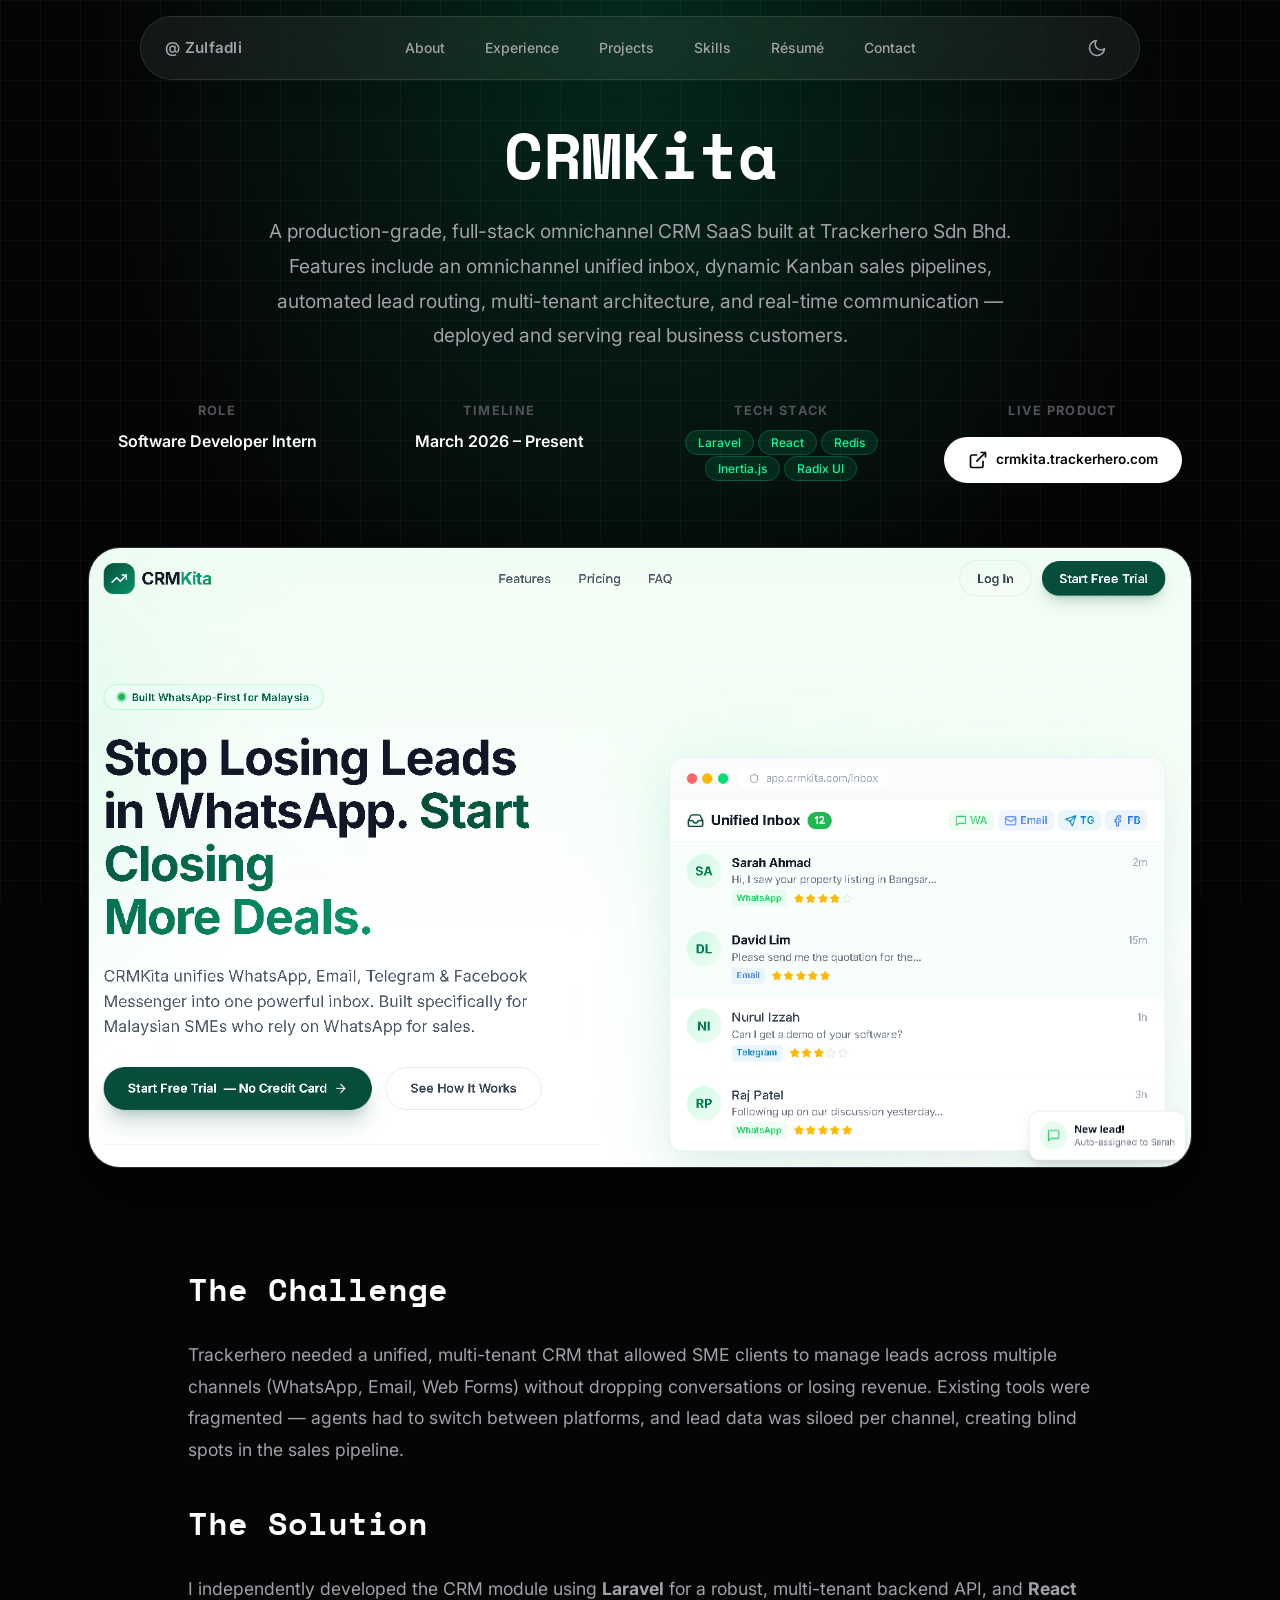
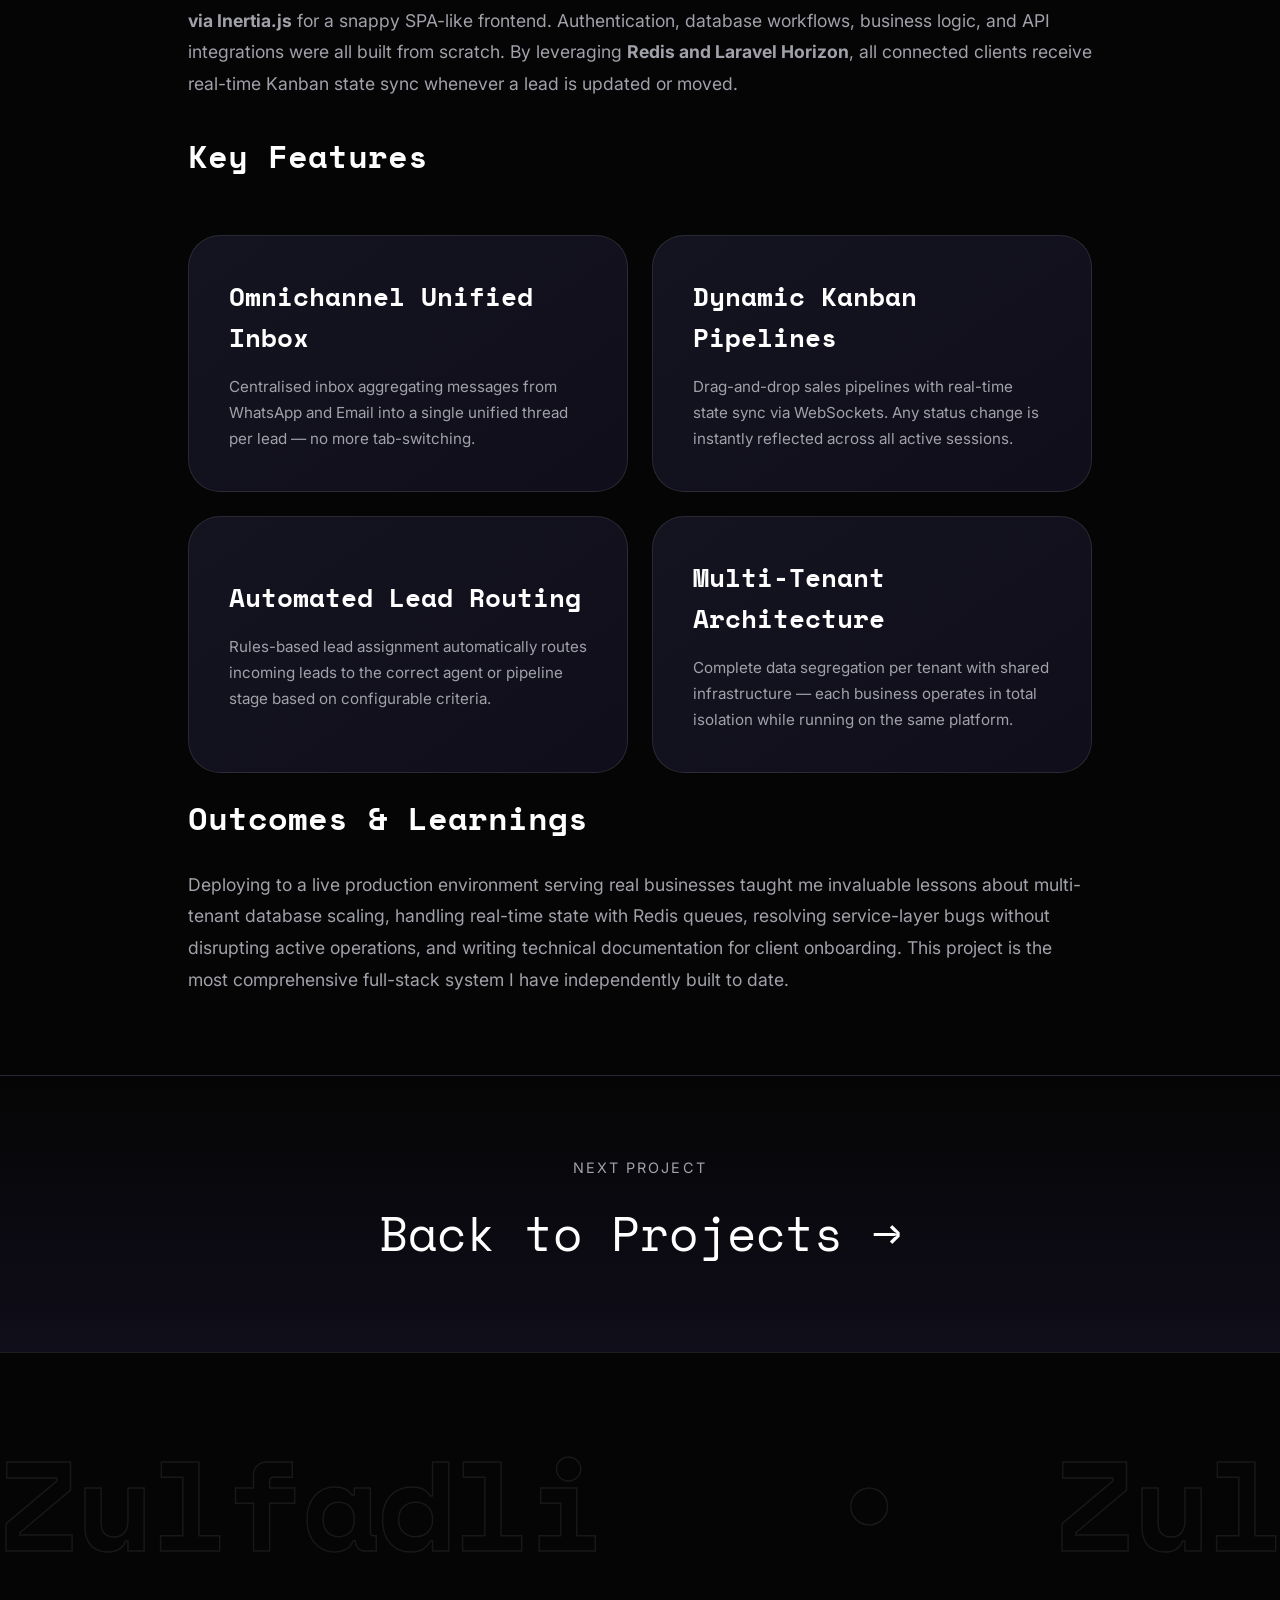
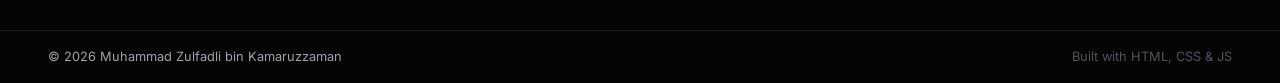
==== project-crm.html @ 039cb4a8 "feat: add personal portfolio website with styling, scripts, and project pages" ====
<!DOCTYPE html>
<html lang="en">

<head>
  <meta charset="UTF-8" />
  <meta name="viewport" content="width=device-width, initial-scale=1.0" />
  <meta name="description"
    content="Case study: Full-stack omnichannel CRM SaaS built with Laravel, React and Redis at Trackerhero — Kanban pipelines, real-time messaging, multi-tenant architecture." />
  <meta property="og:title" content="CRM SaaS Platform — Zulfadli Portfolio" />
  <meta property="og:description"
    content="How I built a production CRM SaaS at Trackerhero using Laravel, React, Redis and WebSockets." />
  <title>CRM SaaS Platform — Zulfadli Portfolio</title>

  <!-- Google Fonts (body) -->
  <link rel="preconnect" href="https://fonts.googleapis.com" />
  <link rel="preconnect" href="https://fonts.gstatic.com" crossorigin />
  <link href="https://fonts.googleapis.com/css2?family=Inter:wght@300;400;500;600;700&display=swap" rel="stylesheet" />

  <!-- Fontshare & Google Fonts (display headings) -->
  <link rel="preconnect" href="https://api.fontshare.com" />
  <link href="https://fonts.googleapis.com/css2?family=Space+Mono:ital,wght@0,400;0,700;1,400;1,700&display=swap"
    rel="stylesheet">
  <link href="https://api.fontshare.com/v2/css?f[]=general-sans@700,800&display=swap" rel="stylesheet" />

  <link rel="stylesheet" href="assets/css/style.css" />

  <script>
    const savedTheme = localStorage.getItem('theme');
    if (savedTheme === 'light') {
      document.documentElement.setAttribute('data-theme', 'light');
    }
  </script>
</head>

<body>

  <!-- ========== NAVBAR ========== -->
  <nav class="navbar" id="navbar" role="navigation" aria-label="Main navigation">
    <div class="nav-inner">
      <a href="index.html" class="nav-logo" aria-label="Zulfadli Home">@ Zulfadli</a>

      <ul class="nav-links" id="nav-links" role="list">
        <li><a href="index.html#about" class="nav-link" id="nav-about">About</a></li>
        <li><a href="index.html#experience" class="nav-link" id="nav-exp">Experience</a></li>
        <li><a href="index.html#projects" class="nav-link" id="nav-proj">Projects</a></li>
        <li><a href="index.html#skills" class="nav-link" id="nav-skills">Skills</a></li>
        <li><a href="assets/doc/Resume_Muhammad Zulfadli.pdf" target="_blank" rel="noopener" class="nav-link" id="nav-resume">Résumé</a></li>
        <li><a href="index.html#contact" class="nav-link nav-link--cta" id="nav-contact">Contact</a></li>
      </ul>

      <div class="nav-controls">
        <button class="theme-toggle" id="theme-toggle" aria-label="Toggle dark/light mode">
          <svg class="icon-sun" width="20" height="20" viewBox="0 0 24 24" fill="none" stroke="currentColor" stroke-width="2" stroke-linecap="round" stroke-linejoin="round">
            <circle cx="12" cy="12" r="5"></circle>
            <line x1="12" y1="1" x2="12" y2="3"></line>
            <line x1="12" y1="21" x2="12" y2="23"></line>
            <line x1="4.22" y1="4.22" x2="5.64" y2="5.64"></line>
            <line x1="18.36" y1="18.36" x2="19.78" y2="19.78"></line>
            <line x1="1" y1="12" x2="3" y2="12"></line>
            <line x1="21" y1="12" x2="23" y2="12"></line>
            <line x1="4.22" y1="19.78" x2="5.64" y2="18.36"></line>
            <line x1="18.36" y1="5.64" x2="19.78" y2="4.22"></line>
          </svg>
          <svg class="icon-moon" width="20" height="20" viewBox="0 0 24 24" fill="none" stroke="currentColor" stroke-width="2" stroke-linecap="round" stroke-linejoin="round">
            <path d="M21 12.79A9 9 0 1 1 11.21 3 7 7 0 0 0 21 12.79z"></path>
          </svg>
        </button>

        <!-- Hamburger -->
        <button class="hamburger" id="hamburger" aria-label="Toggle menu" aria-expanded="false" aria-controls="nav-links">
          <span class="hamburger-bar"></span>
          <span class="hamburger-bar"></span>
          <span class="hamburger-bar"></span>
        </button>
      </div>
    </div>
  </nav>

  <!-- ========== CASE STUDY CONTENT ========== -->
  <main>
    <header class="case-hero reveal">
      <h1 class="case-title">CRMKita</h1>
      <p class="case-subtitle">A production-grade, full-stack omnichannel CRM SaaS built at Trackerhero Sdn Bhd. Features include an omnichannel unified inbox, dynamic Kanban sales pipelines, automated lead routing, multi-tenant architecture, and real-time communication — deployed and serving real business customers.</p>
      
      <div class="case-overview-grid">
        <div class="case-overview-item">
          <h4>Role</h4>
          <p>Software Developer Intern</p>
        </div>
        <div class="case-overview-item">
          <h4>Timeline</h4>
          <p>March 2026 – Present</p>
        </div>
        <div class="case-overview-item">
          <h4>Tech Stack</h4>
          <span class="tech-tag tech-tag--accent">Laravel</span>
          <span class="tech-tag tech-tag--accent">React</span>
          <span class="tech-tag tech-tag--accent">Redis</span>
          <span class="tech-tag tech-tag--accent">Inertia.js</span>
          <span class="tech-tag tech-tag--accent">Radix UI</span>
        </div>
        <div class="case-overview-item">
          <h4>Live Product</h4>
          <a href="https://crmkita.trackerhero.com/" target="_blank" rel="noopener noreferrer" class="project-link-btn" style="margin-top:8px">
            <svg width="20" height="20" viewBox="0 0 24 24" fill="none" stroke="currentColor" stroke-width="2" aria-hidden="true">
              <path d="M18 13v6a2 2 0 0 1-2 2H5a2 2 0 0 1-2-2V8a2 2 0 0 1 2-2h6"></path>
              <polyline points="15 3 21 3 21 9"></polyline>
              <line x1="10" y1="14" x2="21" y2="3"></line>
            </svg>
            crmkita.trackerhero.com
          </a>
        </div>
      </div>

      <div class="case-hero-img-wrap">
        <img src="assets/images/CRMKita.png" alt="CRM SaaS Platform Interface" class="case-hero-img" />
      </div>
    </header>

    <section class="case-content reveal">
      <h2 class="case-section-title">The Challenge</h2>
      <p class="case-text">Trackerhero needed a unified, multi-tenant CRM that allowed SME clients to manage leads across multiple channels (WhatsApp, Email, Web Forms) without dropping conversations or losing revenue. Existing tools were fragmented — agents had to switch between platforms, and lead data was siloed per channel, creating blind spots in the sales pipeline.</p>
      
      <h2 class="case-section-title">The Solution</h2>
      <p class="case-text">I independently developed the CRM module using <strong>Laravel</strong> for a robust, multi-tenant backend API, and <strong>React via Inertia.js</strong> for a snappy SPA-like frontend. Authentication, database workflows, business logic, and API integrations were all built from scratch. By leveraging <strong>Redis and Laravel Horizon</strong>, all connected clients receive real-time Kanban state sync whenever a lead is updated or moved.</p>
      
      <h2 class="case-section-title">Key Features</h2>
      <div class="bento-grid case-features-grid">
        <div class="bento-card">
          <h3 class="bento-title">Omnichannel Unified Inbox</h3>
          <p class="bento-desc">Centralised inbox aggregating messages from WhatsApp and Email into a single unified thread per lead — no more tab-switching.</p>
        </div>
        <div class="bento-card">
          <h3 class="bento-title">Dynamic Kanban Pipelines</h3>
          <p class="bento-desc">Drag-and-drop sales pipelines with real-time state sync via WebSockets. Any status change is instantly reflected across all active sessions.</p>
        </div>
        <div class="bento-card">
          <h3 class="bento-title">Automated Lead Routing</h3>
          <p class="bento-desc">Rules-based lead assignment automatically routes incoming leads to the correct agent or pipeline stage based on configurable criteria.</p>
        </div>
        <div class="bento-card">
          <h3 class="bento-title">Multi-Tenant Architecture</h3>
          <p class="bento-desc">Complete data segregation per tenant with shared infrastructure — each business operates in total isolation while running on the same platform.</p>
        </div>
      </div>

      <h2 class="case-section-title">Outcomes &amp; Learnings</h2>
      <p class="case-text">Deploying to a live production environment serving real businesses taught me invaluable lessons about multi-tenant database scaling, handling real-time state with Redis queues, resolving service-layer bugs without disrupting active operations, and writing technical documentation for client onboarding. This project is the most comprehensive full-stack system I have independently built to date.</p>
    </section>

    <div class="case-next reveal">
      <span class="case-next-label">Next Project</span>
      <a href="index.html#projects" class="case-next-title">Back to Projects →</a>
    </div>
  </main>

  <!-- ========== FOOTER ========== -->
  <footer class="footer" role="contentinfo">
    <div class="footer-marquee" aria-hidden="true">
      <div class="footer-marquee-inner">
        <span>Zulfadli &nbsp;&nbsp;•&nbsp;&nbsp; </span>
        <span>Zulfadli &nbsp;&nbsp;•&nbsp;&nbsp; </span>
        <span>Zulfadli &nbsp;&nbsp;•&nbsp;&nbsp; </span>
        <span>Zulfadli &nbsp;&nbsp;•&nbsp;&nbsp; </span>
        <span>Zulfadli &nbsp;&nbsp;•&nbsp;&nbsp; </span>
        <span>Zulfadli &nbsp;&nbsp;•&nbsp;&nbsp; </span>
      </div>
    </div>
    <div class="footer-bottom">
      <span class="footer-copy">© 2026 Muhammad Zulfadli bin Kamaruzzaman</span>
      <span class="footer-built">Built with HTML, CSS &amp; JS</span>
    </div>
  </footer>

  <!-- Custom Cursor -->
  <div class="custom-cursor"></div>
  <script src="assets/js/script.js"></script>
</body>

</html>
---- assets/css/style.css ----
/* ============================================================
   Zulfadli Portfolio — style.css
   Design: Black/white editorial with blue accent
   ============================================================ */

/* ---------- Custom Properties ---------- */
:root {
  --c-bg:          #050505;
  --c-bg-2:        #0f0e1a;
  --c-bg-card:     #141420;
  --c-bg-card-2:   #1e1e2d;
  --c-border:      rgba(255,255,255,0.1);
  --c-border-2:    rgba(255,255,255,0.2);

  --c-text:        #ffffff;
  --c-text-muted:  #a1a1aa;
  --c-text-subtle: #52525b;

  --c-accent:      #00ff99;       /* Neon primary */
  --c-accent-2:    #00cc7a;       /* Neon hover */
  --c-accent-glow: rgba(0,255,153,0.25);

  --c-white:       #ffffff;
  --c-inverse-text: #050505;

  --c-grid-line:   rgba(255, 255, 255, 0.03);
  --c-radial-glow: rgba(0, 255, 153, 0.15);
  --c-bg-text-stroke: rgba(255, 255, 255, 0.08);
  
  --c-ring-1: rgba(0, 255, 153, 0.4);
  --c-ring-2: rgba(0, 255, 153, 0.8);
  --c-ring-3: rgba(0, 255, 153, 0.2);
  --c-photo-border: rgba(0, 255, 153, 0.3);
  
  --c-glass-bg:    rgba(255, 255, 255, 0.06);
  --c-glass-menu:  rgba(15, 15, 15, 0.95);
  --c-overlay:     rgba(0, 0, 0, 0.75);
}

[data-theme="light"] {
  --c-bg:          #f8fafc;       /* Slate 50 */
  --c-bg-2:        #f1f5f9;       /* Slate 100 */
  --c-bg-card:     #ecfdf5;       /* Emerald 50 - soft mint green for cards */
  --c-bg-card-2:   #d1fae5;       /* Emerald 100 */
  
  --c-border:      rgba(16, 185, 129, 0.35); /* More visible tinted borders */
  --c-border-2:    rgba(16, 185, 129, 0.5);

  --c-text:        #0f172a;       /* Slate 900 */
  --c-text-muted:  #475569;       /* Slate 600 */
  --c-text-subtle: #94a3b8;       /* Slate 400 */

  --c-accent:      #10b981;       /* Emerald primary */
  --c-accent-2:    #059669;       /* Emerald hover */
  --c-accent-glow: rgba(16, 185, 129, 0.25);

  --c-white:       #0f172a;
  --c-inverse-text: #ffffff;

  --c-grid-line:   rgba(15, 23, 42, 0.05);
  --c-radial-glow: rgba(16, 185, 129, 0.15);
  --c-bg-text-stroke: rgba(6, 95, 70, 0.15); /* Dark emerald for bg text */
  
  --c-ring-1: rgba(6, 95, 70, 0.4); /* Dark emerald for rings */
  --c-ring-2: rgba(6, 95, 70, 0.8);
  --c-ring-3: rgba(6, 95, 70, 0.2);
  --c-photo-border: rgba(6, 95, 70, 0.3);
  
  --c-glass-bg:    rgba(253, 253, 253, 0.85);
  --c-glass-menu:  rgba(241, 245, 249, 0.95);
  --c-overlay:     rgba(253, 253, 253, 0.75);

  --shadow-sm:  0 2px 8px rgba(15, 23, 42, 0.06);
  --shadow-md:  0 8px 32px rgba(15, 23, 42, 0.08);
  --shadow-lg:  0 24px 64px rgba(15, 23, 42, 0.12);
  --shadow-accent: 0 8px 40px var(--c-accent-glow);
}

:root {
  --font-display: 'Space Mono', monospace;
  --font-body:    'Inter', sans-serif;

  --r-sm:    8px;
  --r-md:    16px;
  --r-lg:    24px;
  --r-xl:    32px;
  --r-full:  9999px;

  --shadow-sm:  0 2px 8px rgba(0,0,0,0.4);
  --shadow-md:  0 8px 32px rgba(0,0,0,0.6);
  --shadow-lg:  0 24px 64px rgba(0,0,0,0.8);
  --shadow-accent: 0 8px 40px var(--c-accent-glow);

  --transition: 0.3s cubic-bezier(0.25, 0.46, 0.45, 0.94);
  --transition-slow: 0.6s cubic-bezier(0.25, 0.46, 0.45, 0.94);
}

/* ---------- Reset & Base ---------- */
*, *::before, *::after { box-sizing: border-box; margin: 0; padding: 0; }

html {
  scroll-behavior: smooth;
  scroll-padding-top: 70px;
  font-size: 16px;
}

body {
  background-color: var(--c-bg);
  background-image: 
    radial-gradient(ellipse at top, var(--c-radial-glow) 0%, transparent 60%),
    linear-gradient(var(--c-grid-line) 1px, transparent 1px),
    linear-gradient(90deg, var(--c-grid-line) 1px, transparent 1px);
  background-size: 100% 100vh, 40px 40px, 40px 40px;
  background-repeat: no-repeat, repeat, repeat;
  background-attachment: fixed;
  color: var(--c-text);
  font-family: var(--font-body);
  line-height: 1.6;
  overflow-x: hidden;
  -webkit-font-smoothing: antialiased;
}

img { display: block; max-width: 100%; height: auto; }

a { color: inherit; text-decoration: none; -webkit-tap-highlight-color: transparent; }

ul { list-style: none; }

button { cursor: pointer; border: none; background: none; font-family: inherit; -webkit-tap-highlight-color: transparent; }

/* Custom focus ring for accessibility without the weird blue default box */
*:focus { outline: none; }
*:focus-visible {
  outline: 2px solid var(--c-accent);
  outline-offset: 4px;
}

/* ---------- Scroll-reveal utility ---------- */
.reveal {
  opacity: 0;
  transform: translateY(28px);
  transition: opacity 0.7s ease, transform 0.7s ease;
}
.reveal.visible {
  opacity: 1;
  transform: translateY(0);
}

/* ---------- Layout ---------- */
.container {
  width: 100%;
  max-width: 1200px;
  margin: 0 auto;
  padding: 0 32px;
}

.section {
  padding: 120px 0;
}

.section-label {
  font-size: 11px;
  font-weight: 600;
  letter-spacing: 0.2em;
  text-transform: uppercase;
  color: var(--c-accent-2);
  margin-bottom: 16px;
}

.section-title {
  font-family: var(--font-display);
  font-size: clamp(2.4rem, 5vw, 4rem);
  font-weight: 800;
  line-height: 1.1;
  color: var(--c-white);
  margin-bottom: 64px;
}

/* ---------- Buttons ---------- */
.btn {
  display: inline-flex;
  align-items: center;
  gap: 8px;
  padding: 14px 28px;
  border-radius: var(--r-full);
  font-size: 0.9rem;
  font-weight: 600;
  letter-spacing: 0.02em;
  transition: var(--transition);
}

.btn--primary {
  background: var(--c-accent);
  color: var(--c-bg);
  box-shadow: var(--shadow-accent);
}
.btn--primary:hover {
  background: var(--c-accent-2);
  transform: translateY(-2px);
  box-shadow: 0 12px 48px var(--c-accent-glow);
}

.btn--outline {
  border: 1.5px solid var(--c-border-2);
  color: var(--c-text);
}
.btn--outline:hover {
  border-color: var(--c-accent);
  color: var(--c-accent-2);
  transform: translateY(-2px);
}

.btn--ghost {
  border: 1.5px solid var(--c-border);
  color: var(--c-text-muted);
  padding: 12px 24px;
  font-size: 0.85rem;
}
.btn--ghost:hover {
  border-color: var(--c-border-2);
  color: var(--c-text);
  transform: translateY(-2px);
}

.btn--white {
  background: var(--c-white);
  color: var(--c-bg);
  font-weight: 700;
}
.btn--white:hover {
  background: var(--c-accent-2);
  color: var(--c-white);
  transform: translateY(-2px);
}

/* ============================================================
   NAVBAR
   ============================================================ */
.navbar {
  position: fixed;
  top: 16px;
  left: 50%;
  transform: translateX(-50%);
  width: calc(100% - 32px);
  max-width: 1000px;
  z-index: 100;
  height: 64px;
  border-radius: var(--r-full);
  background: var(--c-glass-bg);
  backdrop-filter: blur(20px);
  -webkit-backdrop-filter: blur(20px);
  border: 1px solid var(--c-border);
  box-shadow: 0 4px 32px rgba(0,0,0,0.06);
  transition: all 0.4s cubic-bezier(0.16, 1, 0.3, 1);
}

.navbar.scrolled {
  top: 12px;
  max-width: 900px;
  box-shadow: 0 8px 32px rgba(0,0,0,0.1);
  border-color: var(--c-border-2);
}

.navbar.menu-open {
  top: 0 !important;
  left: 0 !important;
  width: 100% !important;
  max-width: 100% !important;
  border-radius: 0 !important;
  transform: none !important;
  backdrop-filter: none !important;
  -webkit-backdrop-filter: none !important;
  background: transparent !important;
  border: none !important;
  box-shadow: none !important;
}

.nav-inner {
  width: 100%;
  padding: 0 24px;
  height: 100%;
  display: flex;
  align-items: center;
  justify-content: space-between;
}

.nav-logo {
  position: relative;
  z-index: 100;
  font-family: var(--font-body);
  font-weight: 600;
  font-size: 0.95rem;
  color: var(--c-text-muted);
  transition: color var(--transition);
  letter-spacing: 0.02em;
}
.nav-logo:hover { color: var(--c-white); }

.nav-links {
  display: flex;
  align-items: center;
  gap: 8px;
}

.nav-link {
  padding: 8px 16px;
  border-radius: var(--r-full);
  font-size: 0.875rem;
  font-weight: 500;
  color: var(--c-text-muted);
  transition: all 0.2s ease;
}
.nav-link:hover, .nav-link--active {
  color: var(--c-text);
}
/* CTA is now plain text */
.nav-controls {
  position: relative;
  z-index: 100;
  display: flex;
  align-items: center;
  gap: 16px;
}

.cmd-nav-btn {
  color: var(--c-text-muted);
  height: 36px;
  border-radius: var(--r-full);
  display: flex;
  align-items: center;
  justify-content: center;
  gap: 6px;
  padding: 0 12px;
  background: rgba(100, 100, 100, 0.05);
  border: 1px solid var(--c-border);
  transition: all var(--transition);
}
.cmd-nav-btn:hover {
  background: var(--c-bg-2);
  color: var(--c-inverse-text);
  border-color: var(--c-border-2);
}
.cmd-nav-shortcut {
  font-size: 0.7rem;
  font-weight: 600;
  color: var(--c-text-subtle);
  background: var(--c-bg);
  padding: 2px 6px;
  border-radius: 4px;
  border: 1px solid var(--c-border);
}

.theme-toggle {
  color: var(--c-text-muted);
  width: 36px;
  height: 36px;
  border-radius: var(--r-full);
  display: flex;
  align-items: center;
  justify-content: center;
  transition: color var(--transition), background var(--transition);
  position: relative;
}
.theme-toggle:hover {
  color: var(--c-inverse-text);
  background: rgba(128, 128, 128, 0.1);
}

.theme-toggle svg {
  position: absolute;
  transition: opacity var(--transition), transform var(--transition);
}

.icon-sun {
  opacity: 0;
  transform: rotate(-90deg) scale(0.5);
}

.icon-moon {
  opacity: 1;
  transform: rotate(0) scale(1);
}

[data-theme="light"] .icon-sun {
  opacity: 1;
  transform: rotate(0) scale(1);
}

[data-theme="light"] .icon-moon {
  opacity: 0;
  transform: rotate(90deg) scale(0.5);
}
.hamburger {
  display: none;
  position: relative;
  width: 40px;
  height: 40px;
  background: transparent;
  border: none;
  cursor: pointer;
  padding: 0;
  align-items: center;
  justify-content: center;
}
.hamburger-bar {
  position: absolute;
  width: 24px;
  height: 2px;
  background: var(--c-text);
  border-radius: 2px;
  transition: transform 0.3s ease, opacity 0.3s ease;
}

/* Default state (3 bars) */
.hamburger-bar:nth-child(1) { transform: translateY(-7px); }
.hamburger-bar:nth-child(2) { transform: translateY(0); }
.hamburger-bar:nth-child(3) { transform: translateY(7px); }

/* Hamburger open state (X icon) */
.hamburger.open .hamburger-bar:nth-child(1) { transform: translateY(0) rotate(45deg); }
.hamburger.open .hamburger-bar:nth-child(2) { opacity: 0; transform: scaleX(0); }
.hamburger.open .hamburger-bar:nth-child(3) { transform: translateY(0) rotate(-45deg); }

/* ============================================================
   HERO
   ============================================================ */
.hero {
  position: relative;
  min-height: 100vh;
  width: 100%;
  display: flex;
  justify-content: space-between;
  align-items: center;
  overflow: hidden;
  background: transparent;
  padding-top: 64px; /* navbar offset */
}

/* Giant scrolling background text */
.hero-bg-text {
  position: absolute;
  bottom: 80px;
  left: 0;
  right: 0;
  overflow: hidden;
  pointer-events: none;
  z-index: 1;
}
.hero-bg-scroll {
  display: block;
  font-family: var(--font-display);
  font-size: clamp(3.5rem, 9vw, 8rem);
  font-weight: 800;
  color: transparent;
  -webkit-text-stroke: 1px var(--c-bg-text-stroke);
  white-space: nowrap;
  animation: marqueeScroll 18s linear infinite;
  will-change: transform;
}

@keyframes marqueeScroll {
  0%   { transform: translateX(0); }
  100% { transform: translateX(-50%); }
}

.hero-content {
  position: relative;
  z-index: 2;
  max-width: 600px;
  padding: 80px 32px 80px 80px;
}

.hero-tag {
  display: inline-flex;
  align-items: center;
  gap: 8px;
  padding: 6px 14px;
  border-radius: var(--r-full);
  border: 1px solid var(--c-border-2);
  background: var(--c-accent-glow);
  font-size: 0.8rem;
  font-weight: 500;
  color: var(--c-accent);
  margin-bottom: 32px;
  letter-spacing: 0.04em;
  animation: fadeInDown 0.8s ease 0.2s both;
}
.hero-tag-dot {
  width: 7px;
  height: 7px;
  border-radius: 50%;
  background: var(--c-accent);
  box-shadow: 0 0 8px var(--c-accent);
  animation: pulse 2s ease-in-out infinite;
}

@keyframes pulse {
  0%, 100% { box-shadow: 0 0 8px var(--c-accent); }
  50%       { box-shadow: 0 0 16px var(--c-accent), 0 0 24px var(--c-accent-glow); }
}

.hero-name-prefix {
  font-family: var(--font-display);
  font-size: clamp(3rem, 7vw, 5.5rem);
  font-weight: 700;
  color: var(--c-white);
  line-height: 1.05;
  margin-bottom: 8px;
  animation: fadeInDown 0.8s ease 0.3s both;
}
.hero-name {
  font-family: var(--font-display);
  font-size: clamp(3rem, 7vw, 5.5rem);
  font-weight: 700;
  line-height: 1.05;
  color: var(--c-accent);
  margin-bottom: 24px;
  animation: fadeInUp 0.8s ease 0.4s both;
}
.hero-name em {
  font-style: normal;
}
.typing-cursor::after {
  content: '|';
  animation: blink 1s step-start infinite;
  color: var(--c-accent);
}
@keyframes blink {
  50% { opacity: 0; }
}

.hero-tagline {
  font-size: 1.05rem;
  color: var(--c-text-muted);
  line-height: 1.7;
  margin-bottom: 40px;
  animation: fadeInUp 0.8s ease 0.6s both;
}

.hero-cta {
  display: flex;
  gap: 16px;
  flex-wrap: wrap;
  animation: fadeInUp 0.8s ease 0.8s both;
}

/* Hero social quick links */
.hero-socials {
  display: flex;
  align-items: center;
  gap: 12px;
  margin-top: 28px;
  animation: fadeInUp 0.8s ease 1s both;
}
.hero-social-link {
  width: 40px;
  height: 40px;
  border-radius: 50%;
  border: 1px solid var(--c-border-2);
  background: rgba(255,255,255,0.04);
  display: flex;
  align-items: center;
  justify-content: center;
  color: var(--c-text-muted);
  transition: color var(--transition), border-color var(--transition), background var(--transition), transform var(--transition);
}
.hero-social-link:hover {
  color: var(--c-accent);
  border-color: var(--c-accent);
  background: var(--c-accent-glow);
  transform: translateY(-3px);
}
/* Divider between social icons and CV link */
.hero-socials-divider {
  width: 1px;
  height: 20px;
  background: var(--c-border-2);
  border-radius: 1px;
  flex-shrink: 0;
}
/* CV download pill in socials row */
.hero-cv-link {
  display: inline-flex;
  align-items: center;
  gap: 6px;
  font-size: 0.78rem;
  font-weight: 600;
  color: var(--c-text-muted);
  padding: 5px 12px;
  border-radius: var(--r-full);
  border: 1px solid var(--c-border-2);
  background: transparent;
  transition: color var(--transition), border-color var(--transition), background var(--transition);
  white-space: nowrap;
}
.hero-cv-link:hover {
  color: var(--c-accent);
  border-color: var(--c-accent);
  background: var(--c-accent-glow);
}

.hero-photo-wrap {
  position: relative;
  margin-right: 10%;
  z-index: 2;
  animation: fadeInRight 1s ease 0.3s both;
  border-radius: 50%;
  padding: 8px;
  background: var(--c-bg-card);
  box-shadow: 0 0 60px var(--c-accent-glow);
  border: 1px solid var(--c-photo-border);
  display: flex;
  align-items: center;
  justify-content: center;
}
.photo-rings {
  position: absolute;
  top: -20px;
  left: -20px;
  right: -20px;
  bottom: -20px;
  z-index: 1;
  pointer-events: none;
}
.photo-rings svg {
  width: 100%;
  height: 100%;
}
.ring {
  transform-origin: center;
}
.ring-1 { animation: spin 20s linear infinite; }
.ring-2 { animation: spin-reverse 15s linear infinite; }
.ring-3 { animation: pulse-ring 4s ease-in-out infinite; }

@keyframes spin { 100% { transform: rotate(360deg); } }
@keyframes spin-reverse { 100% { transform: rotate(-360deg); } }
@keyframes pulse-ring {
  0%, 100% { transform: scale(1); opacity: 1; }
  50% { transform: scale(1.05); opacity: 0.5; }
}

.hero-photo {
  position: relative;
  z-index: 2;
  width: clamp(300px, 32vw, 460px);
  height: clamp(300px, 32vw, 460px);
  object-fit: cover;
  filter: grayscale(10%);
  border-radius: 50%;
}
.hero-photo-badge {
  position: absolute;
  bottom: 80px;
  left: -20px;
  background: var(--c-bg-card);
  border: 1px solid var(--c-border-2);
  padding: 10px 18px;
  border-radius: var(--r-full);
  font-size: 0.78rem;
  font-weight: 600;
  color: var(--c-accent-2);
  box-shadow: var(--shadow-md);
  white-space: nowrap;
}

/* Scroll hint */
.hero-scroll-hint {
  position: absolute;
  bottom: 32px;
  left: 80px;
  z-index: 2;
  display: flex;
  align-items: center;
  color: var(--c-text-subtle);
  transition: color var(--transition);
  animation: fadeIn 1s ease 1.2s both;
}
.hero-scroll-hint:hover { color: var(--c-text-muted); }
.hero-scroll-hint svg { animation: bounce 2s ease-in-out infinite; }

@keyframes bounce {
  0%, 100% { transform: translateY(0); }
  50%       { transform: translateY(6px); }
}

/* Hero animations */
@keyframes fadeInDown { from { opacity: 0; transform: translateY(-16px); } to { opacity: 1; transform: translateY(0); } }
@keyframes fadeInUp   { from { opacity: 0; transform: translateY(16px); }  to { opacity: 1; transform: translateY(0); } }
@keyframes fadeInRight{ from { opacity: 0; transform: translateX(24px); }  to { opacity: 1; transform: translateX(0); } }
@keyframes fadeIn     { from { opacity: 0; }                                to { opacity: 1; } }

/* ============================================================
   ABOUT
   ============================================================ */
.about {
  background: var(--c-bg);
}

.bento-grid {
  display: grid;
  grid-template-columns: repeat(4, 1fr);
  gap: 24px;
  align-items: stretch;
}

.bento-card {
  background: linear-gradient(145deg, var(--c-bg-card), var(--c-bg-2));
  border: 1px solid var(--c-border);
  border-radius: var(--r-xl);
  padding: 40px;
  position: relative;
  overflow: hidden;
  transition: opacity 0.7s ease, transform var(--transition), box-shadow var(--transition), border-color var(--transition);
  display: flex;
  flex-direction: column;
  justify-content: center;
  transform-style: preserve-3d;
  transform: perspective(1000px) rotateX(0) rotateY(0) translateY(28px);
}
.bento-card:hover {
  transform: translateY(-4px);
  box-shadow: var(--shadow-lg);
  border-color: var(--c-accent-glow);
}

.bento-wide { grid-column: span 2; }
.bento-tall { grid-row: span 2; }
.bento-full { grid-column: span 4; }
.bento-photo { padding: 0; }
.bento-photo img { width: 100%; height: 100%; object-fit: cover; filter: grayscale(15%); transition: transform var(--transition-slow); }
@media (hover: hover) {
  .bento-photo:hover img { transform: scale(1.05); }
}

.bento-content { position: relative; z-index: 2; }
.bento-title {
  font-family: var(--font-display);
  font-size: 1.6rem;
  font-weight: 700;
  color: var(--c-white);
  margin-bottom: 16px;
  word-break: break-word;
}
.bento-desc {
  color: var(--c-text-muted);
  font-size: 0.95rem;
  line-height: 1.7;
  word-wrap: break-word;
  hyphens: auto;
}
.bento-desc strong { color: var(--c-white); }

/* Live product link inside bento card */
.bento-live-link {
  display: inline-flex;
  align-items: center;
  gap: 6px;
  margin-top: 16px;
  font-size: 0.78rem;
  font-weight: 600;
  color: var(--c-accent);
  border: 1px solid rgba(0,255,153,0.3);
  background: rgba(0,255,153,0.07);
  padding: 5px 12px;
  border-radius: var(--r-full);
  transition: background var(--transition), border-color var(--transition), transform var(--transition);
  width: fit-content;
  position: relative;
  z-index: 2;
}
.bento-live-link svg { color: var(--c-accent); animation: pulse 2s ease-in-out infinite; }
.bento-live-link:hover {
  background: rgba(0,255,153,0.15);
  border-color: var(--c-accent);
  transform: translateX(3px);
}

.about-edu {
  display: grid;
  grid-template-columns: 1fr 1fr;
  gap: 24px;
}

/* Availability bento card */
.bento-availability .bento-content { width: 100%; }
.avail-grid {
  display: grid;
  grid-template-columns: 1fr 1fr;
  gap: 20px;
}
.avail-item {
  display: flex;
  align-items: flex-start;
  gap: 14px;
}
.avail-icon {
  font-size: 1.4rem;
  line-height: 1;
  flex-shrink: 0;
  margin-top: 2px;
}
.avail-label {
  font-size: 0.72rem;
  font-weight: 600;
  letter-spacing: 0.1em;
  text-transform: uppercase;
  color: var(--c-text-subtle);
  margin-bottom: 4px;
}
.avail-value {
  font-size: 0.9rem;
  font-weight: 500;
  color: var(--c-white);
}
.edu-item {
  padding-left: 20px;
  position: relative;
  border-left: 1px solid var(--c-border-2);
}
.edu-item::before {
  content: '';
  position: absolute;
  left: -5px;
  top: 5px;
  width: 9px;
  height: 9px;
  border-radius: 50%;
  background: var(--c-accent);
  box-shadow: 0 0 10px var(--c-accent);
}
.edu-year    { font-size: 0.78rem; color: var(--c-accent); font-weight: 600; letter-spacing: 0.08em; margin-bottom: 8px; }
.edu-degree  { font-size: 0.95rem; font-weight: 600; color: var(--c-white); margin-bottom: 4px; }
.edu-school  { font-size: 0.82rem; color: var(--c-text-muted); }

.bento-stats {
  display: flex;
  align-items: center;
  justify-content: space-around;
  padding: 24px;
}
.stat-item { text-align: center; }
.stat-num {
  display: block;
  font-family: var(--font-display);
  font-size: 2.2rem;
  font-weight: 800;
  color: var(--c-white);
  line-height: 1;
  margin-bottom: 8px;
}
.stat-label {
  font-size: 0.75rem;
  color: var(--c-text-muted);
  text-transform: uppercase;
  letter-spacing: 0.1em;
  font-weight: 500;
}
.stat-divider {
  width: 1px;
  height: 36px;
  background: var(--c-border-2);
}

/* ============================================================
   EXPERIENCE
   ============================================================ */
.experience {
  background: var(--c-bg-2);
  border-top: 1px solid var(--c-border);
  border-bottom: 1px solid var(--c-border);
}

.timeline {
  display: flex;
  flex-direction: column;
  gap: 0;
}

.timeline-item {
  display: grid;
  grid-template-columns: 40px 1fr;
  gap: 0 24px;
}

.timeline-marker {
  display: flex;
  flex-direction: column;
  align-items: center;
  padding-top: 4px;
}
.marker-dot {
  width: 14px;
  height: 14px;
  border-radius: 50%;
  background: var(--c-bg-card);
  border: 2px solid var(--c-border-2);
  flex-shrink: 0;
  transition: border-color var(--transition);
}
.marker-dot--active {
  background: var(--c-accent);
  border-color: var(--c-accent);
  box-shadow: 0 0 16px var(--c-accent-glow);
}
.marker-line {
  width: 2px;
  flex: 1;
  background: var(--c-border);
  margin-top: 8px;
}
.timeline-item:last-child .marker-line { display: none; }

.timeline-card {
  background: linear-gradient(145deg, var(--c-bg-card), var(--c-bg-2));
  border: 1px solid var(--c-border);
  border-radius: var(--r-xl);
  padding: 32px;
  margin-bottom: 24px;
  transition: transform var(--transition), border-color var(--transition), box-shadow var(--transition);
}
.timeline-card:hover {
  transform: translateX(6px);
  border-color: rgba(0, 255, 153, 0.3);
  box-shadow: 0 12px 30px rgba(0, 255, 153, 0.1);
}

.timeline-card-header {
  display: flex;
  align-items: flex-start;
  justify-content: space-between;
  margin-bottom: 12px;
  gap: 16px;
}
.timeline-role {
  font-size: 1.15rem;
  font-weight: 700;
  color: var(--c-white);
  margin-bottom: 4px;
}
.timeline-company {
  font-size: 0.9rem;
  color: var(--c-accent-2);
  font-weight: 500;
}
.timeline-badge {
  padding: 4px 12px;
  border-radius: var(--r-full);
  font-size: 0.72rem;
  font-weight: 600;
  letter-spacing: 0.08em;
  text-transform: uppercase;
  white-space: nowrap;
}
.timeline-badge--active {
  background: rgba(0, 255, 153, 0.12);
  color: var(--c-accent);
  border: 1px solid rgba(0, 255, 153, 0.25);
}

.timeline-period {
  display: flex;
  align-items: center;
  gap: 6px;
  font-size: 0.8rem;
  color: var(--c-text-muted);
  margin-bottom: 20px;
}

.timeline-points {
  list-style: none;
  display: flex;
  flex-direction: column;
  gap: 10px;
  margin-bottom: 24px;
}
.timeline-points li {
  font-size: 0.9rem;
  color: var(--c-text-muted);
  line-height: 1.65;
  padding-left: 18px;
  position: relative;
}
.timeline-points li::before {
  content: '→';
  position: absolute;
  left: 0;
  color: var(--c-accent);
  font-size: 0.8em;
}
.timeline-points li strong { color: var(--c-text); }

.timeline-tech {
  display: flex;
  flex-wrap: wrap;
  gap: 8px;
}

/* Tech tags (shared) */
.tech-tag {
  padding: 4px 12px;
  border-radius: var(--r-full);
  font-size: 0.75rem;
  font-weight: 500;
  background: rgba(255,255,255,0.06);
  border: 1px solid var(--c-border);
  color: var(--c-text-muted);
  transition: background var(--transition), color var(--transition);
}
.tech-tag:hover {
  background: rgba(0,255,153,0.12);
  color: var(--c-accent);
  border-color: rgba(0,255,153,0.3);
}
.tech-tag--accent {
  background: rgba(0,255,153,0.1);
  border-color: rgba(0,255,153,0.2);
  color: var(--c-accent);
}

/* ============================================================
   PROJECTS
   ============================================================ */
.projects {
  background: var(--c-bg);
}

.projects-grid {
  display: grid;
  grid-template-columns: repeat(3, 1fr);
  gap: 24px;
}

.project-card {
  background: linear-gradient(145deg, var(--c-bg-card), var(--c-bg-2));
  border: 1px solid var(--c-border);
  border-radius: var(--r-xl);
  overflow: hidden;
  transition: opacity 0.7s ease, transform var(--transition), border-color var(--transition), box-shadow var(--transition);
  display: flex;
  flex-direction: column;
  transform-style: preserve-3d;
  transform: perspective(1000px) rotateX(0) rotateY(0) translateY(28px);
  position: relative;
}
.project-card:hover {
  border-color: rgba(0, 255, 153, 0.4);
  box-shadow: 0 12px 48px rgba(0, 255, 153, 0.15);
}

.project-img-wrap {
  position: relative;
  overflow: hidden;
  aspect-ratio: 16/9;
}
.project-img {
  width: 100%;
  height: 100%;
  object-fit: cover;
  transition: transform var(--transition-slow);
}
.project-card:hover .project-img { transform: scale(1.04); }
.project-img-overlay {
  position: absolute;
  inset: 0;
  background: var(--c-overlay);
  display: flex;
  align-items: center;
  justify-content: center;
  opacity: 0;
  transition: opacity var(--transition);
  backdrop-filter: blur(4px);
}
.project-card:hover .project-img-overlay { opacity: 1; }

.project-link-btn {
  display: inline-flex;
  align-items: center;
  gap: 8px;
  padding: 12px 24px;
  background: var(--c-white);
  color: var(--c-bg);
  border-radius: var(--r-full);
  font-size: 0.85rem;
  font-weight: 600;
  transition: background var(--transition), transform var(--transition);
}
.project-link-btn:hover {
  background: var(--c-accent-2);
  color: var(--c-white);
  transform: scale(1.04);
}

.project-body {
  padding: 28px;
  flex: 1;
}
.project-number {
  font-family: var(--font-display);
  font-size: 0.72rem;
  font-weight: 700;
  letter-spacing: 0.15em;
  color: var(--c-text-subtle);
  margin-bottom: 10px;
}
.project-title {
  font-family: var(--font-display);
  font-size: 1.4rem;
  font-weight: 800;
  color: var(--c-white);
  margin-bottom: 12px;
}
.project-desc {
  font-size: 0.88rem;
  color: var(--c-text-muted);
  line-height: 1.7;
  margin-bottom: 20px;
}
.project-tech { display: flex; flex-wrap: wrap; gap: 8px; }

/* Project title row with live badge */
.project-title-row {
  display: flex;
  align-items: center;
  gap: 10px;
  margin-bottom: 12px;
}
.project-title-row .project-title { margin-bottom: 0; }
.project-live-badge {
  display: inline-flex;
  align-items: center;
  gap: 5px;
  padding: 3px 10px;
  background: rgba(37, 211, 102, 0.12);
  border: 1px solid rgba(37, 211, 102, 0.35);
  border-radius: var(--r-full);
  font-size: 0.68rem;
  font-weight: 700;
  color: #25d366;
  letter-spacing: 0.08em;
  text-transform: uppercase;
  flex-shrink: 0;
  transition: background var(--transition), border-color var(--transition);
}
.project-live-badge:hover { background: rgba(37,211,102,0.2); border-color: #25d366; }
.live-dot {
  width: 6px;
  height: 6px;
  border-radius: 50%;
  background: #25d366;
  animation: pulse 1.8s ease-in-out infinite;
  flex-shrink: 0;
}

/* Live site button variant in overlay */
.project-img-overlay {
  position: absolute;
  inset: 0;
  background: var(--c-overlay);
  display: flex;
  align-items: center;
  justify-content: center;
  gap: 10px;
  flex-wrap: wrap;
  opacity: 0;
  transition: opacity var(--transition);
  backdrop-filter: blur(4px);
}
.project-link-btn--live {
  background: rgba(37,211,102,0.9);
  color: #fff;
}
.project-link-btn--live:hover {
  background: #25d366;
  color: #fff;
}


.projects-footer {
  margin-top: 48px;
  display: flex;
  justify-content: center;
}

/* ============================================================
   SKILLS
   ============================================================ */
.skills {
  background: var(--c-bg-2);
  border-top: 1px solid var(--c-border);
  border-bottom: 1px solid var(--c-border);
}

.skills-grid {
  display: grid;
  grid-template-columns: repeat(3, 1fr);
  gap: 20px;
}

.skill-card {
  background: var(--c-bg-card);
  border: 1px solid var(--c-border);
  border-radius: var(--r-lg);
  padding: 28px;
  transition: opacity 0.7s ease, transform var(--transition), border-color var(--transition), box-shadow var(--transition);
}
.skill-card:hover {
  border-color: rgba(0, 255, 153, 0.3);
  box-shadow: 0 8px 32px rgba(0, 255, 153, 0.1);
  transform: translateY(-4px);
}

.skill-icon {
  font-size: 1.4rem;
  color: var(--c-accent);
  margin-bottom: 14px;
  display: block;
}
.skill-cat {
  font-family: var(--font-display);
  font-size: 1rem;
  font-weight: 700;
  color: var(--c-white);
  margin-bottom: 16px;
}
.skill-pills {
  display: flex;
  flex-wrap: wrap;
  gap: 8px;
}
.skill-pill {
  padding: 5px 12px;
  border-radius: var(--r-full);
  font-size: 0.78rem;
  font-weight: 500;
  background: rgba(255,255,255,0.06);
  border: 1px solid var(--c-border);
  color: var(--c-text-muted);
  transition: background var(--transition), color var(--transition), border-color var(--transition);
}
.skill-pill:hover {
  background: rgba(0, 255, 153, 0.14);
  color: var(--c-accent);
  border-color: rgba(0, 255, 153, 0.3);
}

/* Highlight card */
.skill-card--highlight {
  background: linear-gradient(135deg, var(--c-accent) 0%, #00995c 100%);
  border-color: transparent;
  display: flex;
  align-items: center;
  justify-content: center;
}
.skill-card--highlight:hover {
  box-shadow: 0 12px 40px rgba(0, 255, 153, 0.4);
  border-color: transparent;
}
.skill-highlight-inner { text-align: center; color: var(--c-bg); }
.skill-highlight-text {
  font-size: 1rem;
  font-style: italic;
  color: rgba(0,0,0,0.8);
  line-height: 1.6;
  margin-bottom: 24px;
}

/* ============================================================
   CONTACT
   ============================================================ */
.contact {
  background: var(--c-bg);
}

.contact-top { margin-bottom: 64px; }

.contact-title {
  max-width: 600px;
  margin-bottom: 0;
}

/* Two-column layout */
.contact-layout {
  display: grid;
  grid-template-columns: 1fr 1fr;
  gap: 48px;
  align-items: start;
}

.contact-left { display: flex; flex-direction: column; gap: 0; }

.contact-cards {
  display: flex;
  flex-direction: column;
  gap: 14px;
}
.contact-card {
  display: flex;
  align-items: center;
  gap: 18px;
  background: linear-gradient(145deg, var(--c-bg-card), var(--c-bg-2));
  border: 1px solid var(--c-border);
  border-radius: var(--r-xl);
  padding: 18px 24px;
  text-decoration: none;
  color: var(--c-text);
  transition: opacity 0.7s ease, transform var(--transition), border-color var(--transition), box-shadow var(--transition);
  position: relative;
  overflow: hidden;
  cursor: pointer;
  width: 100%;
  text-align: left;
}
.contact-card::before {
  content: "";
  position: absolute;
  top: 0; left: 0; right: 0; bottom: 0;
  border-radius: inherit;
  background: radial-gradient(
    600px circle at var(--mouse-x, 0) var(--mouse-y, 0), 
    rgba(0, 255, 153, 0.08),
    transparent 40%
  );
  z-index: 1;
  pointer-events: none;
  opacity: 0;
  transition: opacity 0.5s;
}
.contact-card:hover::before { opacity: 1; }
.contact-card:hover {
  transform: translateX(6px);
  border-color: rgba(0, 255, 153, 0.4);
  box-shadow: 0 8px 24px rgba(0, 255, 153, 0.1);
}
.contact-card-icon {
  width: 48px;
  height: 48px;
  border-radius: 50%;
  background: rgba(0, 255, 153, 0.1);
  color: var(--c-accent);
  display: flex;
  align-items: center;
  justify-content: center;
  flex-shrink: 0;
  z-index: 2;
}
/* WhatsApp card variant */
.contact-card--whatsapp:hover {
  border-color: rgba(37, 211, 102, 0.5);
  box-shadow: 0 8px 24px rgba(37, 211, 102, 0.15);
}
.contact-card--whatsapp:hover .contact-card-icon { background: rgba(37, 211, 102, 0.15); }
.contact-card-icon--whatsapp { color: #25d366; background: rgba(37, 211, 102, 0.1); }
.contact-card--whatsapp:hover .contact-value { color: #25d366; }

.contact-card-info {
  display: flex;
  flex-direction: column;
  gap: 2px;
  position: relative;
  z-index: 2;
  flex: 1;
}
.contact-label {
  font-size: 0.68rem;
  font-weight: 600;
  letter-spacing: 0.12em;
  text-transform: uppercase;
  color: var(--c-text-subtle);
}
.contact-value {
  font-size: 0.9rem;
  font-weight: 500;
  color: var(--c-text);
  transition: color var(--transition);
}
.contact-card:hover .contact-value { color: var(--c-accent); }
.contact-arrow {
  color: var(--c-text-subtle);
  flex-shrink: 0;
  z-index: 2;
  transition: color var(--transition), transform var(--transition);
}
.contact-card:hover .contact-arrow {
  color: var(--c-accent);
  transform: translate(2px, -2px);
}

/* ---- Contact Form ---- */
.contact-right {
  background: linear-gradient(145deg, var(--c-bg-card), var(--c-bg-2));
  border: 1px solid var(--c-border);
  border-radius: var(--r-xl);
  padding: 40px;
}
.form-title {
  font-family: var(--font-display);
  font-size: 1.4rem;
  font-weight: 700;
  color: var(--c-white);
  margin-bottom: 8px;
}
.form-subtitle {
  font-size: 0.85rem;
  color: var(--c-text-muted);
  margin-bottom: 28px;
}
.form-row {
  display: grid;
  grid-template-columns: 1fr 1fr;
  gap: 16px;
}
.form-group {
  display: flex;
  flex-direction: column;
  gap: 6px;
  margin-bottom: 18px;
}
.form-group label {
  font-size: 0.78rem;
  font-weight: 600;
  letter-spacing: 0.06em;
  text-transform: uppercase;
  color: var(--c-text-subtle);
}
.form-group input,
.form-group textarea {
  background: rgba(255,255,255,0.04);
  border: 1px solid var(--c-border);
  border-radius: var(--r-md);
  padding: 12px 16px;
  font-family: var(--font-body);
  font-size: 0.9rem;
  color: var(--c-text);
  transition: border-color var(--transition), box-shadow var(--transition), background var(--transition);
  resize: vertical;
  width: 100%;
  outline: none;
}
.form-group input::placeholder,
.form-group textarea::placeholder { color: var(--c-text-subtle); }
.form-group input:focus,
.form-group textarea:focus {
  border-color: var(--c-accent);
  background: rgba(0, 255, 153, 0.03);
  box-shadow: 0 0 0 3px rgba(0, 255, 153, 0.1);
}
.form-group input.input-error,
.form-group textarea.input-error {
  border-color: #ff6b6b;
  box-shadow: 0 0 0 3px rgba(255, 107, 107, 0.1);
}
.form-error {
  font-size: 0.75rem;
  color: #ff6b6b;
  min-height: 16px;
  display: block;
}
.form-submit {
  width: 100%;
  justify-content: center;
  gap: 10px;
  position: relative;
  overflow: hidden;
  margin-top: 4px;
}
.submit-spinner {
  display: none;
  width: 16px;
  height: 16px;
  border: 2px solid rgba(0,0,0,0.2);
  border-top-color: var(--c-bg);
  border-radius: 50%;
  animation: spin 0.7s linear infinite;
}
.form-submit.loading .submit-text,
.form-submit.loading .submit-icon { display: none; }
.form-submit.loading .submit-spinner { display: block; }

.form-success {
  display: none;
  align-items: center;
  gap: 10px;
  padding: 16px 20px;
  background: rgba(0, 255, 153, 0.1);
  border: 1px solid rgba(0, 255, 153, 0.3);
  border-radius: var(--r-md);
  color: var(--c-accent);
  font-size: 0.9rem;
  font-weight: 500;
  margin-top: 12px;
  animation: fadeInUp 0.4s ease;
}
.form-success.show { display: flex; }

[data-theme="light"] .form-group input,
[data-theme="light"] .form-group textarea {
  background: rgba(0,0,0,0.03);
  color: var(--c-text);
}
[data-theme="light"] .contact-right { background: var(--c-bg-card); }

/* ---- WhatsApp Floating Bubble ---- */
.wa-bubble {
  position: fixed;
  bottom: 28px;
  right: 28px;
  z-index: 200;
  width: 60px;
  height: 60px;
  border-radius: 50%;
  background: #25d366;
  color: #fff;
  display: flex;
  align-items: center;
  justify-content: center;
  box-shadow: 0 4px 24px rgba(37, 211, 102, 0.5);
  transition: transform var(--transition), box-shadow var(--transition);
  text-decoration: none;
  animation: wa-bounce-in 0.6s cubic-bezier(0.34, 1.56, 0.64, 1) 2s both;
}
.wa-bubble:hover {
  transform: scale(1.12) translateY(-3px);
  box-shadow: 0 8px 40px rgba(37, 211, 102, 0.65);
}
.wa-bubble::before {
  content: '';
  position: absolute;
  inset: 0;
  border-radius: 50%;
  background: #25d366;
  animation: wa-ripple 2.5s ease-out infinite;
  z-index: -1;
}
@keyframes wa-ripple {
  0% { transform: scale(1); opacity: 0.6; }
  100% { transform: scale(2); opacity: 0; }
}
@keyframes wa-bounce-in {
  from { opacity: 0; transform: scale(0) translateY(20px); }
  to { opacity: 1; transform: scale(1) translateY(0); }
}
.wa-bubble-tooltip {
  position: absolute;
  right: calc(100% + 12px);
  white-space: nowrap;
  background: var(--c-bg-card);
  border: 1px solid var(--c-border);
  color: var(--c-text);
  font-size: 0.8rem;
  font-weight: 600;
  padding: 8px 14px;
  border-radius: var(--r-full);
  opacity: 0;
  pointer-events: none;
  transform: translateX(8px);
  transition: opacity var(--transition), transform var(--transition);
  box-shadow: var(--shadow-md);
}
.wa-bubble:hover .wa-bubble-tooltip {
  opacity: 1;
  transform: translateX(0);
}

/* ============================================================
   FOOTER
   ============================================================ */
.footer {
  background: var(--c-bg);
  border-top: 1px solid var(--c-border);
  overflow: hidden;
}

.footer-marquee {
  overflow: hidden;
  padding: 48px 0 24px;
  border-bottom: 1px solid var(--c-border);
}
.footer-marquee-inner {
  display: flex;
  white-space: nowrap;
  animation: marqueeFooter 12s linear infinite;
  will-change: transform;
}
.footer-marquee-inner span {
  font-family: var(--font-display);
  font-size: clamp(3.5rem, 10vw, 8rem);
  font-weight: 800;
  color: transparent;
  -webkit-text-stroke: 1.5px var(--c-bg-text-stroke);
  flex-shrink: 0;
  letter-spacing: -0.02em;
}

@keyframes marqueeFooter {
  0%   { transform: translateX(0); }
  100% { transform: translateX(-50%); }
}

/* Footer main: CTA + socials */
.footer-main {
  display: flex;
  align-items: center;
  justify-content: space-between;
  padding: 40px 48px;
  gap: 32px;
  flex-wrap: wrap;
  border-bottom: 1px solid var(--c-border);
}
.footer-cta-label {
  font-size: 0.85rem;
  color: var(--c-text-muted);
  margin-bottom: 16px;
  font-weight: 500;
}
.footer-socials {
  display: flex;
  align-items: center;
  gap: 12px;
}
.footer-social {
  width: 44px;
  height: 44px;
  border-radius: 50%;
  border: 1px solid var(--c-border-2);
  background: rgba(255,255,255,0.04);
  display: flex;
  align-items: center;
  justify-content: center;
  color: var(--c-text-muted);
  transition: color var(--transition), border-color var(--transition), background var(--transition), transform var(--transition);
}
.footer-social:hover {
  color: var(--c-accent);
  border-color: var(--c-accent);
  background: var(--c-accent-glow);
  transform: translateY(-3px);
}
.footer-social--wa:hover {
  color: #25d366;
  border-color: #25d366;
  background: rgba(37,211,102,0.1);
}

.footer-bottom {
  display: flex;
  align-items: center;
  justify-content: space-between;
  padding: 16px 48px;
  flex-wrap: wrap;
  gap: 12px;
}
.footer-copy  { font-size: 0.8rem; color: var(--c-text-muted); }
.footer-built { font-size: 0.8rem; color: var(--c-text-subtle); }
.footer-back-top {
  display: inline-flex;
  align-items: center;
  gap: 6px;
  font-size: 0.78rem;
  color: var(--c-text-subtle);
  transition: color var(--transition);
}
.footer-back-top:hover { color: var(--c-accent); }

/* ============================================================
   CASE STUDY PAGES
   ============================================================ */
.case-hero {
  padding: 120px 48px 48px;
  max-width: 1200px;
  margin: 0 auto;
  text-align: center;
}
.case-title {
  font-family: var(--font-display);
  font-size: clamp(2.5rem, 6vw, 4rem);
  font-weight: 800;
  margin-bottom: 24px;
  line-height: 1.1;
}
.case-subtitle {
  font-size: 1.2rem;
  color: var(--c-text-muted);
  max-width: 800px;
  margin: 0 auto 48px;
  line-height: 1.8;
}
.case-hero-img-wrap {
  width: 100%;
  border-radius: var(--r-xl);
  overflow: hidden;
  box-shadow: var(--shadow-lg);
  border: 1px solid var(--c-border);
  background: var(--c-bg-card);
  aspect-ratio: 16/9;
}
.case-hero-img {
  width: 100%;
  height: 100%;
  object-fit: cover;
}
.case-content {
  max-width: 1000px;
  margin: 0 auto;
  padding: 48px;
}
.case-section-title {
  font-family: var(--font-display);
  font-size: 2rem;
  margin-bottom: 24px;
  color: var(--c-white);
}
.case-text {
  font-size: 1.1rem;
  color: var(--c-text-muted);
  line-height: 1.8;
  margin-bottom: 32px;
}
.case-features-grid {
  grid-template-columns: 1fr 1fr;
  margin-bottom: 48px;
}
.case-overview-grid {
  display: grid;
  grid-template-columns: repeat(4, 1fr);
  gap: 24px;
  margin-bottom: 64px;
}
.case-overview-item h4 {
  font-size: 0.8rem;
  text-transform: uppercase;
  letter-spacing: 0.1em;
  color: var(--c-text-subtle);
  margin-bottom: 8px;
}
.case-overview-item p {
  font-weight: 600;
  color: var(--c-white);
}
.case-next {
  text-align: center;
  padding: 80px 48px;
  border-top: 1px solid var(--c-border);
  background: linear-gradient(180deg, var(--c-bg) 0%, var(--c-bg-2) 100%);
}
.case-next-label {
  font-size: 0.9rem;
  color: var(--c-text-muted);
  text-transform: uppercase;
  letter-spacing: 0.15em;
  margin-bottom: 16px;
  display: block;
}
.case-next-title {
  font-family: var(--font-display);
  font-size: clamp(2rem, 5vw, 3rem);
  color: var(--c-white);
  text-decoration: none;
  display: inline-block;
  transition: color var(--transition);
}
.case-next-title:hover {
  color: var(--c-accent);
}


/* ============================================================
   RESPONSIVE
   ============================================================ */
@media (max-width: 1024px) {
  .bento-grid { grid-template-columns: 1fr; }
  .bento-wide, .bento-full { grid-column: span 1; }
  .bento-tall { grid-row: auto; }
  .bento-card { padding: 32px; }
  .bento-photo {
    height: auto;
    width: 100%;
    max-width: 560px;
    margin-inline: auto;
    aspect-ratio: 4 / 5;
    padding: 0;
  }
  .bento-photo img { object-position: 50% 60%; }
  .about-edu { grid-template-columns: 1fr; }
  
  .skills-grid { grid-template-columns: repeat(2, 1fr); }

  .hero {
    flex-direction: column;
    justify-content: flex-start;
    align-items: center;
    padding-top: 120px;
    padding-bottom: 80px;
    min-height: auto;
    text-align: center;
  }
  .hero-content { 
    padding: 24px 32px 0; 
    order: 2; 
    display: flex;
    flex-direction: column;
    align-items: center;
  }
  
  .hero-photo-wrap {
    position: relative;
    right: auto;
    bottom: auto;
    margin: 0 auto 24px;
    width: 200px;
    height: 200px;
    order: 1;
    animation: none;
    opacity: 1;
    border-radius: 50%;
    padding: 6px;
    background: var(--c-bg-card);
    box-shadow: 0 0 40px var(--c-accent-glow);
    border: 1px solid rgba(0,255,153,0.3);
    display: flex;
    align-items: center;
    justify-content: center;
  }
  .hero-photo {
    width: 100%;
    height: 100%;
    border-radius: 50%;
    mask-image: none;
    -webkit-mask-image: none;
  }
  .hero-photo-badge {
    bottom: -10px;
    left: 50%;
    transform: translateX(-50%);
    padding: 6px 12px;
    font-size: 0.7rem;
  }

  .hero-scroll-hint { left: 32px; }
}

@media (max-width: 768px) {
  .container { padding: 0 20px; }
  .section { padding: 80px 0; }
  .section-title { font-size: clamp(1.3rem, 6.5vw, 2rem); margin-bottom: 40px; }

  /* Navbar mobile */
  .nav-inner { padding: 0 16px; }
  .cmd-nav-shortcut { display: none; }
  .cmd-nav-btn { padding: 0 10px; }
  
  .hamburger { display: flex; }
  .nav-links {
    position: fixed;
    top: 0;
    left: 0;
    right: 0;
    bottom: 0;
    height: 100vh;
    padding-top: 100px;
    background: var(--c-glass-menu);
    backdrop-filter: blur(24px);
    flex-direction: column;
    justify-content: center;
    align-items: center;
    padding: 24px 20px;
    gap: 12px;
    opacity: 0;
    pointer-events: none;
    transform: scale(0.98);
    transition: opacity 0.3s ease, transform 0.3s ease;
    z-index: 99;
  }
  .nav-links.open { 
    opacity: 1; 
    pointer-events: auto; 
    transform: scale(1); 
  }
  .nav-link { 
    padding: 16px 32px; 
    width: auto; 
    font-size: 1.15rem; 
    border-radius: var(--r-md); 
  }
  .nav-link:hover { background: rgba(255,255,255,0.05); }

  /* Hero */
  .hero { 
    padding-bottom: 80px; 
    padding-top: 110px; 
    min-height: auto;
  }
  .hero-content { padding: 20px 20px 0; }
  .hero-name-prefix { font-size: 2.2rem; }
  .hero-name { font-size: 2.8rem; }
  .hero-tag { justify-content: center; }
  .hero-cta { justify-content: center; }
  .hero-scroll-hint { display: none; } /* Hide on mobile to save space */
  .hero-bg-text { display: none; }
  .hero-photo-wrap { margin: 0 auto 16px; width: 220px; height: 220px; }

  /* About */
  .bento-grid { grid-template-columns: 1fr; }
  .bento-wide, .bento-full { grid-column: span 1; }
  .bento-tall { grid-row: auto; }
  .bento-card { padding: 24px; }
  .bento-photo { max-width: none; padding: 0; }
  .bento-stats { 
    flex-direction: column; 
    gap: 16px; 
    padding: 24px;
  }
  .stat-divider { display: none; }

  /* Projects */
  .projects-grid { grid-template-columns: 1fr; }

  /* Case Study */
  .case-hero { padding: 100px 20px 32px; }
  .case-subtitle { margin-bottom: 32px; font-size: 1.1rem; }
  .case-overview-grid { grid-template-columns: repeat(2, 1fr); gap: 24px; margin-bottom: 40px; }
  .case-content { padding: 32px 20px; }
  .case-features-grid { grid-template-columns: 1fr; }


  /* Timeline */
  .timeline-item { grid-template-columns: 24px 1fr; gap: 0 16px; }
  .timeline-card { padding: 24px; }
  .timeline-card-header { flex-direction: column; gap: 12px; }

  /* Skills */
  .skills-grid { grid-template-columns: 1fr; }

  /* Contact */
  .contact-layout { grid-template-columns: 1fr; gap: 32px; }
  .form-row { grid-template-columns: 1fr; }
  .contact-right { padding: 28px 24px; }

  /* Footer */
  .footer-main { flex-direction: column; align-items: flex-start; padding: 32px 24px; }
  .footer-bottom { flex-direction: column; gap: 8px; padding: 16px 24px; text-align: center; }

  /* WA bubble */
  .wa-bubble { width: 52px; height: 52px; bottom: 20px; right: 20px; }

  /* Hero tag */
  .hero-photo-badge { display: none; }
}

@media (max-width: 480px) {
  .hero-name-prefix { font-size: 1.8rem; }
  .hero-name { font-size: 2.2rem; }
  .hero-cta { gap: 12px; }
  .hero-cta .btn { padding: 12px 22px; font-size: 0.85rem; }
  .bento-stats { padding: 16px 20px; }
  .case-overview-grid { grid-template-columns: 1fr; gap: 32px; }
}

/* ============================================================
   COMMAND MENU (Cmd+K)
   ============================================================ */
.cmd-menu {
  background: transparent;
  border: none;
  padding: 0;
  margin: 0;
  width: 100vw;
  height: 100vh;
  position: fixed;
  top: 0; left: 0;
  z-index: 9999;
  display: flex;
  align-items: center;
  justify-content: center;
  opacity: 0;
  pointer-events: none;
  transition: opacity 0.2s ease;
}
.cmd-menu[open] {
  opacity: 1;
  pointer-events: auto;
}
.cmd-menu::backdrop {
  background: rgba(0, 0, 0, 0.4);
  backdrop-filter: blur(8px);
  -webkit-backdrop-filter: blur(8px);
}
.cmd-menu-inner {
  width: 90%;
  max-width: 600px;
  background: var(--c-bg-card);
  border: 1px solid var(--c-border);
  border-radius: var(--r-xl);
  box-shadow: 0 20px 60px rgba(0,0,0,0.5), 0 0 0 1px rgba(255,255,255,0.05);
  overflow: hidden;
  transform: scale(0.96) translateY(10px);
  transition: transform 0.2s ease;
  display: flex;
  flex-direction: column;
}
.cmd-menu[open] .cmd-menu-inner {
  transform: scale(1) translateY(0);
}
.cmd-header {
  display: flex;
  align-items: center;
  padding: 16px 20px;
  border-bottom: 1px solid var(--c-border);
  gap: 12px;
}
.cmd-header svg {
  color: var(--c-text-muted);
}
#cmd-input {
  flex: 1;
  background: transparent;
  border: none;
  color: var(--c-white);
  font-size: 1.1rem;
  font-family: var(--font-body);
  outline: none;
}
#cmd-input::placeholder {
  color: var(--c-text-muted);
}
.cmd-close {
  background: var(--c-bg-2);
  border: 1px solid var(--c-border);
  color: var(--c-text-subtle);
  font-size: 0.7rem;
  padding: 4px 8px;
  border-radius: 6px;
  cursor: pointer;
  transition: background var(--transition);
}
.cmd-close:hover {
  background: var(--c-border);
}
.cmd-body {
  max-height: 400px;
  overflow-y: auto;
  padding: 12px;
}
.cmd-group {
  font-size: 0.75rem;
  font-weight: 600;
  text-transform: uppercase;
  color: var(--c-text-muted);
  padding: 8px 12px;
  margin-top: 8px;
}
.cmd-group:first-child {
  margin-top: 0;
}
.cmd-item {
  width: 100%;
  display: flex;
  align-items: center;
  gap: 12px;
  padding: 12px 16px;
  background: transparent;
  border: none;
  color: var(--c-text-subtle);
  font-size: 0.95rem;
  border-radius: 8px;
  cursor: pointer;
  text-align: left;
  transition: all 0.15s;
}
.cmd-item:hover, .cmd-item.selected {
  background: var(--c-bg-2);
  color: var(--c-accent);
}
.cmd-item svg {
  color: var(--c-text-muted);
}
.cmd-item:hover svg, .cmd-item.selected svg {
  color: var(--c-accent);
}
.cmd-item.hidden {
  display: none;
}
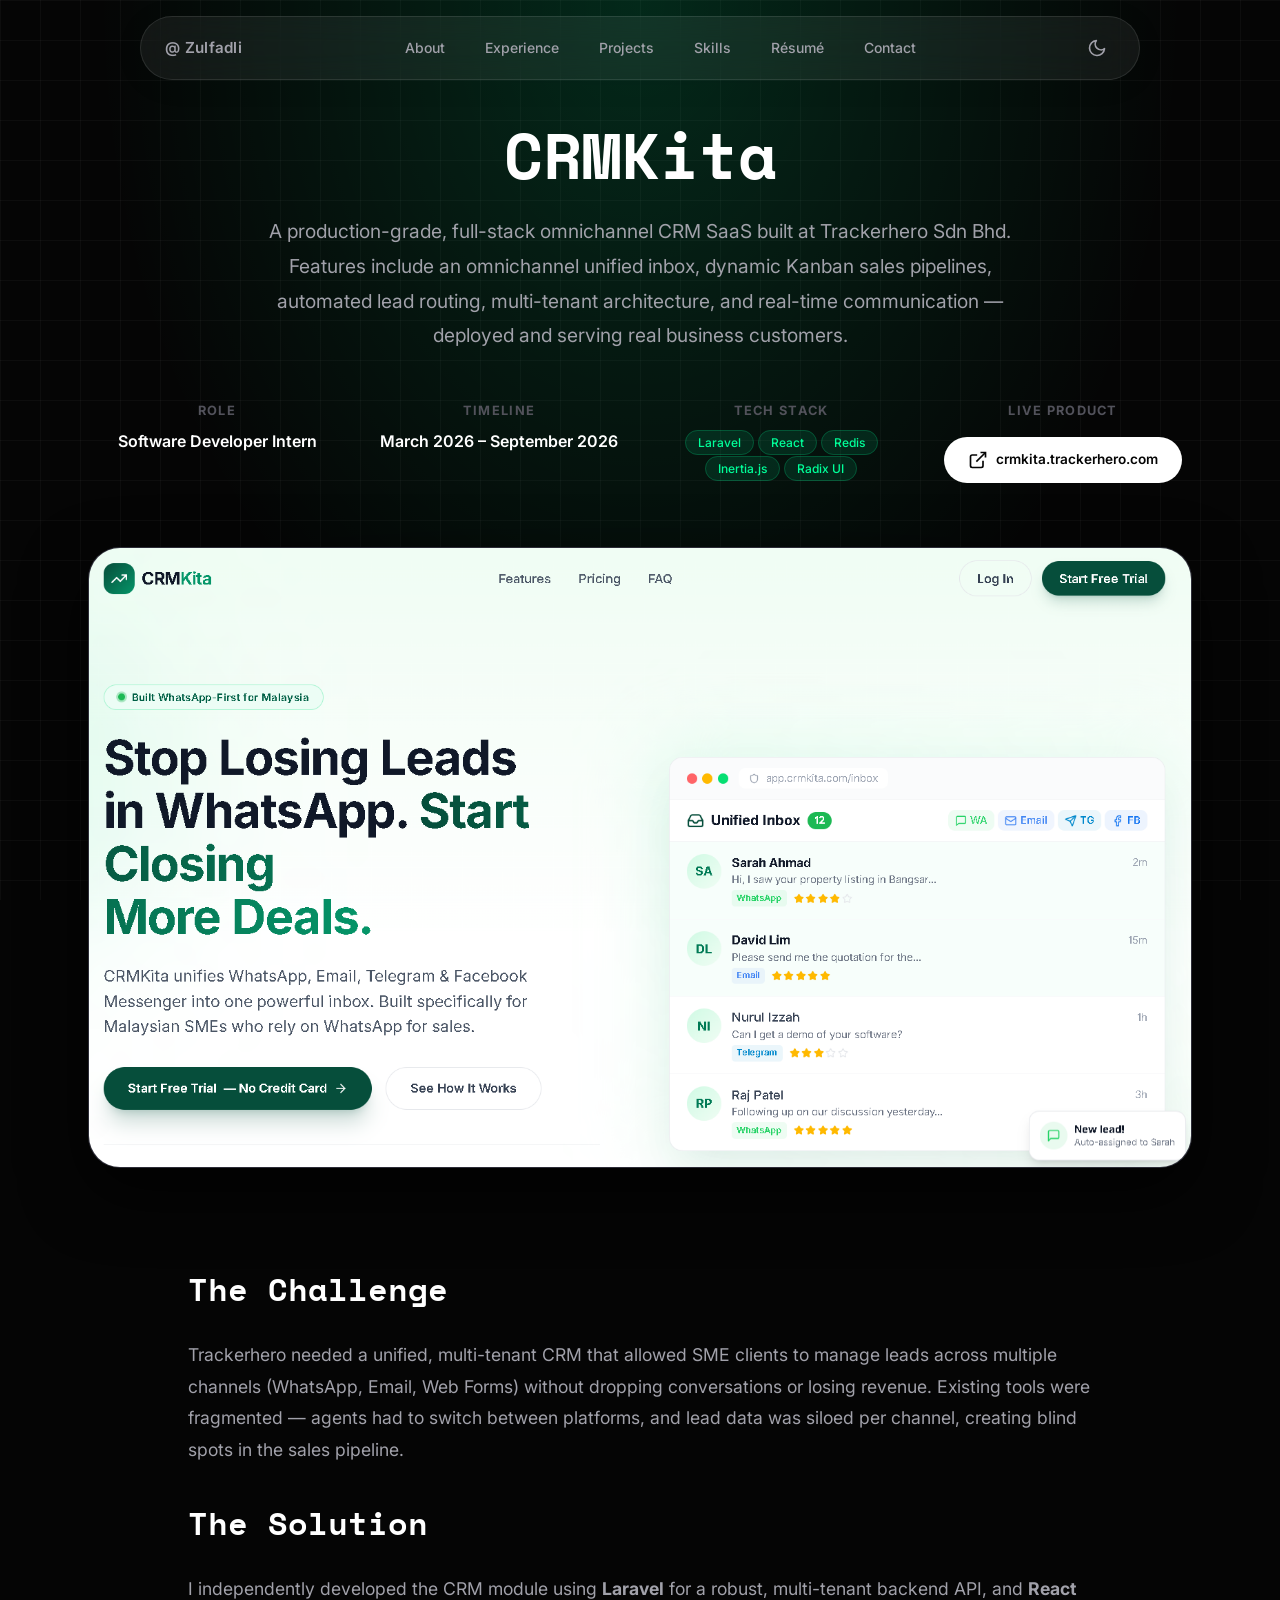
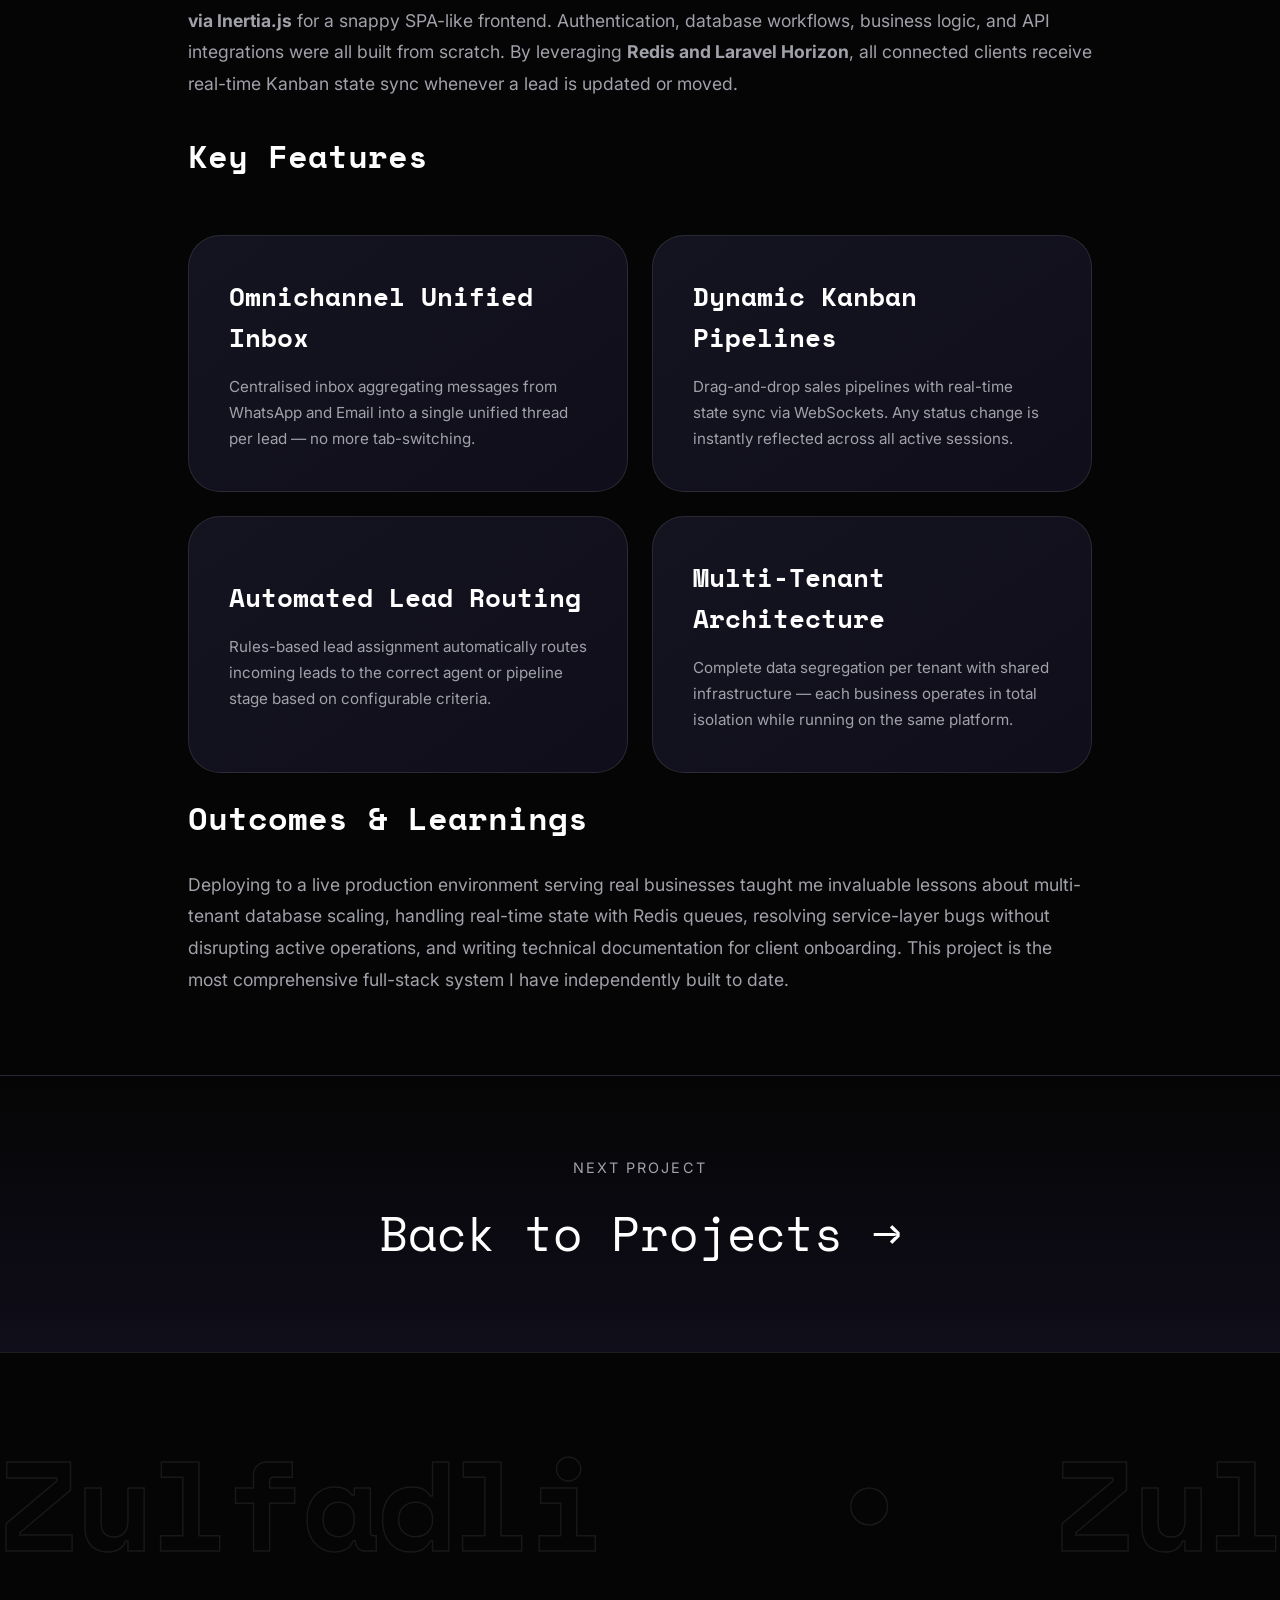
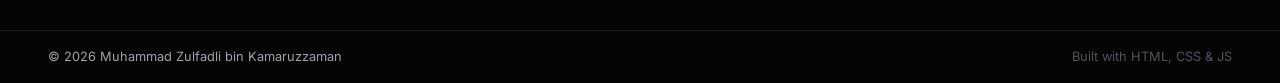
==== commit be342eb0: "Update profile information and internship details in portfolio - Revised meta descriptions and title" ====
--- a/project-crm.html
+++ b/project-crm.html
@@ -89,7 +89,7 @@
         </div>
         <div class="case-overview-item">
           <h4>Timeline</h4>
-          <p>March 2026 – Present</p>
+          <p>March 2026 – September 2026</p>
         </div>
         <div class="case-overview-item">
           <h4>Tech Stack</h4>
--- a/assets/css/style.css
+++ b/assets/css/style.css
@@ -5,90 +5,104 @@
 
 /* ---------- Custom Properties ---------- */
 :root {
-  --c-bg:          #050505;
-  --c-bg-2:        #0f0e1a;
-  --c-bg-card:     #141420;
-  --c-bg-card-2:   #1e1e2d;
-  --c-border:      rgba(255,255,255,0.1);
-  --c-border-2:    rgba(255,255,255,0.2);
-
-  --c-text:        #ffffff;
-  --c-text-muted:  #a1a1aa;
+  --c-bg: #050505;
+  --c-bg-2: #0f0e1a;
+  --c-bg-card: #141420;
+  --c-bg-card-2: #1e1e2d;
+  --c-border: rgba(255, 255, 255, 0.1);
+  --c-border-2: rgba(255, 255, 255, 0.2);
+
+  --c-text: #ffffff;
+  --c-text-muted: #a1a1aa;
   --c-text-subtle: #52525b;
 
-  --c-accent:      #00ff99;       /* Neon primary */
-  --c-accent-2:    #00cc7a;       /* Neon hover */
-  --c-accent-glow: rgba(0,255,153,0.25);
-
-  --c-white:       #ffffff;
+  --c-accent: #00ff99;
+  /* Neon primary */
+  --c-accent-2: #00cc7a;
+  /* Neon hover */
+  --c-accent-glow: rgba(0, 255, 153, 0.25);
+
+  --c-white: #ffffff;
   --c-inverse-text: #050505;
 
-  --c-grid-line:   rgba(255, 255, 255, 0.03);
+  --c-grid-line: rgba(255, 255, 255, 0.03);
   --c-radial-glow: rgba(0, 255, 153, 0.15);
   --c-bg-text-stroke: rgba(255, 255, 255, 0.08);
-  
+
   --c-ring-1: rgba(0, 255, 153, 0.4);
   --c-ring-2: rgba(0, 255, 153, 0.8);
   --c-ring-3: rgba(0, 255, 153, 0.2);
   --c-photo-border: rgba(0, 255, 153, 0.3);
-  
-  --c-glass-bg:    rgba(255, 255, 255, 0.06);
-  --c-glass-menu:  rgba(15, 15, 15, 0.95);
-  --c-overlay:     rgba(0, 0, 0, 0.75);
+
+  --c-glass-bg: rgba(255, 255, 255, 0.06);
+  --c-glass-menu: rgba(15, 15, 15, 0.95);
+  --c-overlay: rgba(0, 0, 0, 0.75);
 }
 
 [data-theme="light"] {
-  --c-bg:          #f8fafc;       /* Slate 50 */
-  --c-bg-2:        #f1f5f9;       /* Slate 100 */
-  --c-bg-card:     #ecfdf5;       /* Emerald 50 - soft mint green for cards */
-  --c-bg-card-2:   #d1fae5;       /* Emerald 100 */
-  
-  --c-border:      rgba(16, 185, 129, 0.35); /* More visible tinted borders */
-  --c-border-2:    rgba(16, 185, 129, 0.5);
-
-  --c-text:        #0f172a;       /* Slate 900 */
-  --c-text-muted:  #475569;       /* Slate 600 */
-  --c-text-subtle: #94a3b8;       /* Slate 400 */
-
-  --c-accent:      #10b981;       /* Emerald primary */
-  --c-accent-2:    #059669;       /* Emerald hover */
+  --c-bg: #f8fafc;
+  /* Slate 50 */
+  --c-bg-2: #f1f5f9;
+  /* Slate 100 */
+  --c-bg-card: #ecfdf5;
+  /* Emerald 50 - soft mint green for cards */
+  --c-bg-card-2: #d1fae5;
+  /* Emerald 100 */
+
+  --c-border: rgba(16, 185, 129, 0.35);
+  /* More visible tinted borders */
+  --c-border-2: rgba(16, 185, 129, 0.5);
+
+  --c-text: #0f172a;
+  /* Slate 900 */
+  --c-text-muted: #475569;
+  /* Slate 600 */
+  --c-text-subtle: #94a3b8;
+  /* Slate 400 */
+
+  --c-accent: #10b981;
+  /* Emerald primary */
+  --c-accent-2: #059669;
+  /* Emerald hover */
   --c-accent-glow: rgba(16, 185, 129, 0.25);
 
-  --c-white:       #0f172a;
+  --c-white: #0f172a;
   --c-inverse-text: #ffffff;
 
-  --c-grid-line:   rgba(15, 23, 42, 0.05);
+  --c-grid-line: rgba(15, 23, 42, 0.05);
   --c-radial-glow: rgba(16, 185, 129, 0.15);
-  --c-bg-text-stroke: rgba(6, 95, 70, 0.15); /* Dark emerald for bg text */
-  
-  --c-ring-1: rgba(6, 95, 70, 0.4); /* Dark emerald for rings */
+  --c-bg-text-stroke: rgba(6, 95, 70, 0.15);
+  /* Dark emerald for bg text */
+
+  --c-ring-1: rgba(6, 95, 70, 0.4);
+  /* Dark emerald for rings */
   --c-ring-2: rgba(6, 95, 70, 0.8);
   --c-ring-3: rgba(6, 95, 70, 0.2);
   --c-photo-border: rgba(6, 95, 70, 0.3);
-  
-  --c-glass-bg:    rgba(253, 253, 253, 0.85);
-  --c-glass-menu:  rgba(241, 245, 249, 0.95);
-  --c-overlay:     rgba(253, 253, 253, 0.75);
-
-  --shadow-sm:  0 2px 8px rgba(15, 23, 42, 0.06);
-  --shadow-md:  0 8px 32px rgba(15, 23, 42, 0.08);
-  --shadow-lg:  0 24px 64px rgba(15, 23, 42, 0.12);
+
+  --c-glass-bg: rgba(253, 253, 253, 0.85);
+  --c-glass-menu: rgba(241, 245, 249, 0.95);
+  --c-overlay: rgba(253, 253, 253, 0.75);
+
+  --shadow-sm: 0 2px 8px rgba(15, 23, 42, 0.06);
+  --shadow-md: 0 8px 32px rgba(15, 23, 42, 0.08);
+  --shadow-lg: 0 24px 64px rgba(15, 23, 42, 0.12);
   --shadow-accent: 0 8px 40px var(--c-accent-glow);
 }
 
 :root {
   --font-display: 'Space Mono', monospace;
-  --font-body:    'Inter', sans-serif;
-
-  --r-sm:    8px;
-  --r-md:    16px;
-  --r-lg:    24px;
-  --r-xl:    32px;
-  --r-full:  9999px;
-
-  --shadow-sm:  0 2px 8px rgba(0,0,0,0.4);
-  --shadow-md:  0 8px 32px rgba(0,0,0,0.6);
-  --shadow-lg:  0 24px 64px rgba(0,0,0,0.8);
+  --font-body: 'Inter', sans-serif;
+
+  --r-sm: 8px;
+  --r-md: 16px;
+  --r-lg: 24px;
+  --r-xl: 32px;
+  --r-full: 9999px;
+
+  --shadow-sm: 0 2px 8px rgba(0, 0, 0, 0.4);
+  --shadow-md: 0 8px 32px rgba(0, 0, 0, 0.6);
+  --shadow-lg: 0 24px 64px rgba(0, 0, 0, 0.8);
   --shadow-accent: 0 8px 40px var(--c-accent-glow);
 
   --transition: 0.3s cubic-bezier(0.25, 0.46, 0.45, 0.94);
@@ -96,7 +110,13 @@
 }
 
 /* ---------- Reset & Base ---------- */
-*, *::before, *::after { box-sizing: border-box; margin: 0; padding: 0; }
+*,
+*::before,
+*::after {
+  box-sizing: border-box;
+  margin: 0;
+  padding: 0;
+}
 
 html {
   scroll-behavior: smooth;
@@ -106,7 +126,7 @@
 
 body {
   background-color: var(--c-bg);
-  background-image: 
+  background-image:
     radial-gradient(ellipse at top, var(--c-radial-glow) 0%, transparent 60%),
     linear-gradient(var(--c-grid-line) 1px, transparent 1px),
     linear-gradient(90deg, var(--c-grid-line) 1px, transparent 1px);
@@ -120,16 +140,35 @@
   -webkit-font-smoothing: antialiased;
 }
 
-img { display: block; max-width: 100%; height: auto; }
-
-a { color: inherit; text-decoration: none; -webkit-tap-highlight-color: transparent; }
-
-ul { list-style: none; }
-
-button { cursor: pointer; border: none; background: none; font-family: inherit; -webkit-tap-highlight-color: transparent; }
+img {
+  display: block;
+  max-width: 100%;
+  height: auto;
+}
+
+a {
+  color: inherit;
+  text-decoration: none;
+  -webkit-tap-highlight-color: transparent;
+}
+
+ul {
+  list-style: none;
+}
+
+button {
+  cursor: pointer;
+  border: none;
+  background: none;
+  font-family: inherit;
+  -webkit-tap-highlight-color: transparent;
+}
 
 /* Custom focus ring for accessibility without the weird blue default box */
-*:focus { outline: none; }
+*:focus {
+  outline: none;
+}
+
 *:focus-visible {
   outline: 2px solid var(--c-accent);
   outline-offset: 4px;
@@ -141,6 +180,7 @@
   transform: translateY(28px);
   transition: opacity 0.7s ease, transform 0.7s ease;
 }
+
 .reveal.visible {
   opacity: 1;
   transform: translateY(0);
@@ -194,6 +234,7 @@
   color: var(--c-bg);
   box-shadow: var(--shadow-accent);
 }
+
 .btn--primary:hover {
   background: var(--c-accent-2);
   transform: translateY(-2px);
@@ -204,6 +245,7 @@
   border: 1.5px solid var(--c-border-2);
   color: var(--c-text);
 }
+
 .btn--outline:hover {
   border-color: var(--c-accent);
   color: var(--c-accent-2);
@@ -216,6 +258,7 @@
   padding: 12px 24px;
   font-size: 0.85rem;
 }
+
 .btn--ghost:hover {
   border-color: var(--c-border-2);
   color: var(--c-text);
@@ -227,6 +270,7 @@
   color: var(--c-bg);
   font-weight: 700;
 }
+
 .btn--white:hover {
   background: var(--c-accent-2);
   color: var(--c-white);
@@ -250,14 +294,14 @@
   backdrop-filter: blur(20px);
   -webkit-backdrop-filter: blur(20px);
   border: 1px solid var(--c-border);
-  box-shadow: 0 4px 32px rgba(0,0,0,0.06);
+  box-shadow: 0 4px 32px rgba(0, 0, 0, 0.06);
   transition: all 0.4s cubic-bezier(0.16, 1, 0.3, 1);
 }
 
 .navbar.scrolled {
   top: 12px;
   max-width: 900px;
-  box-shadow: 0 8px 32px rgba(0,0,0,0.1);
+  box-shadow: 0 8px 32px rgba(0, 0, 0, 0.1);
   border-color: var(--c-border-2);
 }
 
@@ -294,7 +338,10 @@
   transition: color var(--transition);
   letter-spacing: 0.02em;
 }
-.nav-logo:hover { color: var(--c-white); }
+
+.nav-logo:hover {
+  color: var(--c-white);
+}
 
 .nav-links {
   display: flex;
@@ -310,9 +357,12 @@
   color: var(--c-text-muted);
   transition: all 0.2s ease;
 }
-.nav-link:hover, .nav-link--active {
+
+.nav-link:hover,
+.nav-link--active {
   color: var(--c-text);
 }
+
 /* CTA is now plain text */
 .nav-controls {
   position: relative;
@@ -335,11 +385,13 @@
   border: 1px solid var(--c-border);
   transition: all var(--transition);
 }
+
 .cmd-nav-btn:hover {
   background: var(--c-bg-2);
   color: var(--c-inverse-text);
   border-color: var(--c-border-2);
 }
+
 .cmd-nav-shortcut {
   font-size: 0.7rem;
   font-weight: 600;
@@ -361,6 +413,7 @@
   transition: color var(--transition), background var(--transition);
   position: relative;
 }
+
 .theme-toggle:hover {
   color: var(--c-inverse-text);
   background: rgba(128, 128, 128, 0.1);
@@ -390,6 +443,7 @@
   opacity: 0;
   transform: rotate(90deg) scale(0.5);
 }
+
 .hamburger {
   display: none;
   position: relative;
@@ -402,6 +456,7 @@
   align-items: center;
   justify-content: center;
 }
+
 .hamburger-bar {
   position: absolute;
   width: 24px;
@@ -412,14 +467,31 @@
 }
 
 /* Default state (3 bars) */
-.hamburger-bar:nth-child(1) { transform: translateY(-7px); }
-.hamburger-bar:nth-child(2) { transform: translateY(0); }
-.hamburger-bar:nth-child(3) { transform: translateY(7px); }
+.hamburger-bar:nth-child(1) {
+  transform: translateY(-7px);
+}
+
+.hamburger-bar:nth-child(2) {
+  transform: translateY(0);
+}
+
+.hamburger-bar:nth-child(3) {
+  transform: translateY(7px);
+}
 
 /* Hamburger open state (X icon) */
-.hamburger.open .hamburger-bar:nth-child(1) { transform: translateY(0) rotate(45deg); }
-.hamburger.open .hamburger-bar:nth-child(2) { opacity: 0; transform: scaleX(0); }
-.hamburger.open .hamburger-bar:nth-child(3) { transform: translateY(0) rotate(-45deg); }
+.hamburger.open .hamburger-bar:nth-child(1) {
+  transform: translateY(0) rotate(45deg);
+}
+
+.hamburger.open .hamburger-bar:nth-child(2) {
+  opacity: 0;
+  transform: scaleX(0);
+}
+
+.hamburger.open .hamburger-bar:nth-child(3) {
+  transform: translateY(0) rotate(-45deg);
+}
 
 /* ============================================================
    HERO
@@ -433,7 +505,8 @@
   align-items: center;
   overflow: hidden;
   background: transparent;
-  padding-top: 64px; /* navbar offset */
+  padding-top: 64px;
+  /* navbar offset */
 }
 
 /* Giant scrolling background text */
@@ -446,6 +519,7 @@
   pointer-events: none;
   z-index: 1;
 }
+
 .hero-bg-scroll {
   display: block;
   font-family: var(--font-display);
@@ -459,8 +533,13 @@
 }
 
 @keyframes marqueeScroll {
-  0%   { transform: translateX(0); }
-  100% { transform: translateX(-50%); }
+  0% {
+    transform: translateX(0);
+  }
+
+  100% {
+    transform: translateX(-50%);
+  }
 }
 
 .hero-content {
@@ -485,6 +564,7 @@
   letter-spacing: 0.04em;
   animation: fadeInDown 0.8s ease 0.2s both;
 }
+
 .hero-tag-dot {
   width: 7px;
   height: 7px;
@@ -495,8 +575,15 @@
 }
 
 @keyframes pulse {
-  0%, 100% { box-shadow: 0 0 8px var(--c-accent); }
-  50%       { box-shadow: 0 0 16px var(--c-accent), 0 0 24px var(--c-accent-glow); }
+
+  0%,
+  100% {
+    box-shadow: 0 0 8px var(--c-accent);
+  }
+
+  50% {
+    box-shadow: 0 0 16px var(--c-accent), 0 0 24px var(--c-accent-glow);
+  }
 }
 
 .hero-name-prefix {
@@ -508,6 +595,7 @@
   margin-bottom: 8px;
   animation: fadeInDown 0.8s ease 0.3s both;
 }
+
 .hero-name {
   font-family: var(--font-display);
   font-size: clamp(3rem, 7vw, 5.5rem);
@@ -517,20 +605,26 @@
   margin-bottom: 24px;
   animation: fadeInUp 0.8s ease 0.4s both;
 }
+
 .hero-name em {
   font-style: normal;
 }
+
 .typing-cursor::after {
   content: '|';
   animation: blink 1s step-start infinite;
   color: var(--c-accent);
 }
+
 @keyframes blink {
-  50% { opacity: 0; }
+  50% {
+    opacity: 0;
+  }
 }
 
 .hero-tagline {
   font-size: 1.05rem;
+  font-weight: bold;
   color: var(--c-text-muted);
   line-height: 1.7;
   margin-bottom: 40px;
@@ -552,24 +646,27 @@
   margin-top: 28px;
   animation: fadeInUp 0.8s ease 1s both;
 }
+
 .hero-social-link {
   width: 40px;
   height: 40px;
   border-radius: 50%;
   border: 1px solid var(--c-border-2);
-  background: rgba(255,255,255,0.04);
+  background: rgba(255, 255, 255, 0.04);
   display: flex;
   align-items: center;
   justify-content: center;
   color: var(--c-text-muted);
   transition: color var(--transition), border-color var(--transition), background var(--transition), transform var(--transition);
 }
+
 .hero-social-link:hover {
   color: var(--c-accent);
   border-color: var(--c-accent);
   background: var(--c-accent-glow);
   transform: translateY(-3px);
 }
+
 /* Divider between social icons and CV link */
 .hero-socials-divider {
   width: 1px;
@@ -578,6 +675,7 @@
   border-radius: 1px;
   flex-shrink: 0;
 }
+
 /* CV download pill in socials row */
 .hero-cv-link {
   display: inline-flex;
@@ -593,6 +691,7 @@
   transition: color var(--transition), border-color var(--transition), background var(--transition);
   white-space: nowrap;
 }
+
 .hero-cv-link:hover {
   color: var(--c-accent);
   border-color: var(--c-accent);
@@ -613,6 +712,7 @@
   align-items: center;
   justify-content: center;
 }
+
 .photo-rings {
   position: absolute;
   top: -20px;
@@ -622,22 +722,52 @@
   z-index: 1;
   pointer-events: none;
 }
+
 .photo-rings svg {
   width: 100%;
   height: 100%;
 }
+
 .ring {
   transform-origin: center;
 }
-.ring-1 { animation: spin 20s linear infinite; }
-.ring-2 { animation: spin-reverse 15s linear infinite; }
-.ring-3 { animation: pulse-ring 4s ease-in-out infinite; }
-
-@keyframes spin { 100% { transform: rotate(360deg); } }
-@keyframes spin-reverse { 100% { transform: rotate(-360deg); } }
+
+.ring-1 {
+  animation: spin 20s linear infinite;
+}
+
+.ring-2 {
+  animation: spin-reverse 15s linear infinite;
+}
+
+.ring-3 {
+  animation: pulse-ring 4s ease-in-out infinite;
+}
+
+@keyframes spin {
+  100% {
+    transform: rotate(360deg);
+  }
+}
+
+@keyframes spin-reverse {
+  100% {
+    transform: rotate(-360deg);
+  }
+}
+
 @keyframes pulse-ring {
-  0%, 100% { transform: scale(1); opacity: 1; }
-  50% { transform: scale(1.05); opacity: 0.5; }
+
+  0%,
+  100% {
+    transform: scale(1);
+    opacity: 1;
+  }
+
+  50% {
+    transform: scale(1.05);
+    opacity: 0.5;
+  }
 }
 
 .hero-photo {
@@ -649,6 +779,7 @@
   filter: grayscale(10%);
   border-radius: 50%;
 }
+
 .hero-photo-badge {
   position: absolute;
   bottom: 80px;
@@ -676,19 +807,73 @@
   transition: color var(--transition);
   animation: fadeIn 1s ease 1.2s both;
 }
-.hero-scroll-hint:hover { color: var(--c-text-muted); }
-.hero-scroll-hint svg { animation: bounce 2s ease-in-out infinite; }
+
+.hero-scroll-hint:hover {
+  color: var(--c-text-muted);
+}
+
+.hero-scroll-hint svg {
+  animation: bounce 2s ease-in-out infinite;
+}
 
 @keyframes bounce {
-  0%, 100% { transform: translateY(0); }
-  50%       { transform: translateY(6px); }
+
+  0%,
+  100% {
+    transform: translateY(0);
+  }
+
+  50% {
+    transform: translateY(6px);
+  }
 }
 
 /* Hero animations */
-@keyframes fadeInDown { from { opacity: 0; transform: translateY(-16px); } to { opacity: 1; transform: translateY(0); } }
-@keyframes fadeInUp   { from { opacity: 0; transform: translateY(16px); }  to { opacity: 1; transform: translateY(0); } }
-@keyframes fadeInRight{ from { opacity: 0; transform: translateX(24px); }  to { opacity: 1; transform: translateX(0); } }
-@keyframes fadeIn     { from { opacity: 0; }                                to { opacity: 1; } }
+@keyframes fadeInDown {
+  from {
+    opacity: 0;
+    transform: translateY(-16px);
+  }
+
+  to {
+    opacity: 1;
+    transform: translateY(0);
+  }
+}
+
+@keyframes fadeInUp {
+  from {
+    opacity: 0;
+    transform: translateY(16px);
+  }
+
+  to {
+    opacity: 1;
+    transform: translateY(0);
+  }
+}
+
+@keyframes fadeInRight {
+  from {
+    opacity: 0;
+    transform: translateX(24px);
+  }
+
+  to {
+    opacity: 1;
+    transform: translateX(0);
+  }
+}
+
+@keyframes fadeIn {
+  from {
+    opacity: 0;
+  }
+
+  to {
+    opacity: 1;
+  }
+}
 
 /* ============================================================
    ABOUT
@@ -718,22 +903,48 @@
   transform-style: preserve-3d;
   transform: perspective(1000px) rotateX(0) rotateY(0) translateY(28px);
 }
+
 .bento-card:hover {
   transform: translateY(-4px);
   box-shadow: var(--shadow-lg);
   border-color: var(--c-accent-glow);
 }
 
-.bento-wide { grid-column: span 2; }
-.bento-tall { grid-row: span 2; }
-.bento-full { grid-column: span 4; }
-.bento-photo { padding: 0; }
-.bento-photo img { width: 100%; height: 100%; object-fit: cover; filter: grayscale(15%); transition: transform var(--transition-slow); }
+.bento-wide {
+  grid-column: span 2;
+}
+
+.bento-tall {
+  grid-row: span 2;
+}
+
+.bento-full {
+  grid-column: span 4;
+}
+
+.bento-photo {
+  padding: 0;
+}
+
+.bento-photo img {
+  width: 100%;
+  height: 100%;
+  object-fit: cover;
+  filter: grayscale(15%);
+  transition: transform var(--transition-slow);
+}
+
 @media (hover: hover) {
-  .bento-photo:hover img { transform: scale(1.05); }
-}
-
-.bento-content { position: relative; z-index: 2; }
+  .bento-photo:hover img {
+    transform: scale(1.05);
+  }
+}
+
+.bento-content {
+  position: relative;
+  z-index: 2;
+}
+
 .bento-title {
   font-family: var(--font-display);
   font-size: 1.6rem;
@@ -742,6 +953,7 @@
   margin-bottom: 16px;
   word-break: break-word;
 }
+
 .bento-desc {
   color: var(--c-text-muted);
   font-size: 0.95rem;
@@ -749,7 +961,10 @@
   word-wrap: break-word;
   hyphens: auto;
 }
-.bento-desc strong { color: var(--c-white); }
+
+.bento-desc strong {
+  color: var(--c-white);
+}
 
 /* Live product link inside bento card */
 .bento-live-link {
@@ -760,8 +975,8 @@
   font-size: 0.78rem;
   font-weight: 600;
   color: var(--c-accent);
-  border: 1px solid rgba(0,255,153,0.3);
-  background: rgba(0,255,153,0.07);
+  border: 1px solid rgba(0, 255, 153, 0.3);
+  background: rgba(0, 255, 153, 0.07);
   padding: 5px 12px;
   border-radius: var(--r-full);
   transition: background var(--transition), border-color var(--transition), transform var(--transition);
@@ -769,9 +984,14 @@
   position: relative;
   z-index: 2;
 }
-.bento-live-link svg { color: var(--c-accent); animation: pulse 2s ease-in-out infinite; }
+
+.bento-live-link svg {
+  color: var(--c-accent);
+  animation: pulse 2s ease-in-out infinite;
+}
+
 .bento-live-link:hover {
-  background: rgba(0,255,153,0.15);
+  background: rgba(0, 255, 153, 0.15);
   border-color: var(--c-accent);
   transform: translateX(3px);
 }
@@ -783,23 +1003,29 @@
 }
 
 /* Availability bento card */
-.bento-availability .bento-content { width: 100%; }
+.bento-availability .bento-content {
+  width: 100%;
+}
+
 .avail-grid {
   display: grid;
   grid-template-columns: 1fr 1fr;
   gap: 20px;
 }
+
 .avail-item {
   display: flex;
   align-items: flex-start;
   gap: 14px;
 }
+
 .avail-icon {
   font-size: 1.4rem;
   line-height: 1;
   flex-shrink: 0;
   margin-top: 2px;
 }
+
 .avail-label {
   font-size: 0.72rem;
   font-weight: 600;
@@ -808,16 +1034,19 @@
   color: var(--c-text-subtle);
   margin-bottom: 4px;
 }
+
 .avail-value {
   font-size: 0.9rem;
   font-weight: 500;
   color: var(--c-white);
 }
+
 .edu-item {
   padding-left: 20px;
   position: relative;
   border-left: 1px solid var(--c-border-2);
 }
+
 .edu-item::before {
   content: '';
   position: absolute;
@@ -829,9 +1058,26 @@
   background: var(--c-accent);
   box-shadow: 0 0 10px var(--c-accent);
 }
-.edu-year    { font-size: 0.78rem; color: var(--c-accent); font-weight: 600; letter-spacing: 0.08em; margin-bottom: 8px; }
-.edu-degree  { font-size: 0.95rem; font-weight: 600; color: var(--c-white); margin-bottom: 4px; }
-.edu-school  { font-size: 0.82rem; color: var(--c-text-muted); }
+
+.edu-year {
+  font-size: 0.78rem;
+  color: var(--c-accent);
+  font-weight: 600;
+  letter-spacing: 0.08em;
+  margin-bottom: 8px;
+}
+
+.edu-degree {
+  font-size: 0.95rem;
+  font-weight: 600;
+  color: var(--c-white);
+  margin-bottom: 4px;
+}
+
+.edu-school {
+  font-size: 0.82rem;
+  color: var(--c-text-muted);
+}
 
 .bento-stats {
   display: flex;
@@ -839,7 +1085,11 @@
   justify-content: space-around;
   padding: 24px;
 }
-.stat-item { text-align: center; }
+
+.stat-item {
+  text-align: center;
+}
+
 .stat-num {
   display: block;
   font-family: var(--font-display);
@@ -849,6 +1099,7 @@
   line-height: 1;
   margin-bottom: 8px;
 }
+
 .stat-label {
   font-size: 0.75rem;
   color: var(--c-text-muted);
@@ -856,6 +1107,7 @@
   letter-spacing: 0.1em;
   font-weight: 500;
 }
+
 .stat-divider {
   width: 1px;
   height: 36px;
@@ -889,6 +1141,7 @@
   align-items: center;
   padding-top: 4px;
 }
+
 .marker-dot {
   width: 14px;
   height: 14px;
@@ -898,18 +1151,23 @@
   flex-shrink: 0;
   transition: border-color var(--transition);
 }
+
 .marker-dot--active {
   background: var(--c-accent);
   border-color: var(--c-accent);
   box-shadow: 0 0 16px var(--c-accent-glow);
 }
+
 .marker-line {
   width: 2px;
   flex: 1;
   background: var(--c-border);
   margin-top: 8px;
 }
-.timeline-item:last-child .marker-line { display: none; }
+
+.timeline-item:last-child .marker-line {
+  display: none;
+}
 
 .timeline-card {
   background: linear-gradient(145deg, var(--c-bg-card), var(--c-bg-2));
@@ -919,6 +1177,7 @@
   margin-bottom: 24px;
   transition: transform var(--transition), border-color var(--transition), box-shadow var(--transition);
 }
+
 .timeline-card:hover {
   transform: translateX(6px);
   border-color: rgba(0, 255, 153, 0.3);
@@ -932,17 +1191,20 @@
   margin-bottom: 12px;
   gap: 16px;
 }
+
 .timeline-role {
   font-size: 1.15rem;
   font-weight: 700;
   color: var(--c-white);
   margin-bottom: 4px;
 }
+
 .timeline-company {
   font-size: 0.9rem;
   color: var(--c-accent-2);
   font-weight: 500;
 }
+
 .timeline-badge {
   padding: 4px 12px;
   border-radius: var(--r-full);
@@ -952,6 +1214,7 @@
   text-transform: uppercase;
   white-space: nowrap;
 }
+
 .timeline-badge--active {
   background: rgba(0, 255, 153, 0.12);
   color: var(--c-accent);
@@ -974,6 +1237,7 @@
   gap: 10px;
   margin-bottom: 24px;
 }
+
 .timeline-points li {
   font-size: 0.9rem;
   color: var(--c-text-muted);
@@ -981,6 +1245,7 @@
   padding-left: 18px;
   position: relative;
 }
+
 .timeline-points li::before {
   content: '→';
   position: absolute;
@@ -988,7 +1253,10 @@
   color: var(--c-accent);
   font-size: 0.8em;
 }
-.timeline-points li strong { color: var(--c-text); }
+
+.timeline-points li strong {
+  color: var(--c-text);
+}
 
 .timeline-tech {
   display: flex;
@@ -1002,19 +1270,21 @@
   border-radius: var(--r-full);
   font-size: 0.75rem;
   font-weight: 500;
-  background: rgba(255,255,255,0.06);
+  background: rgba(255, 255, 255, 0.06);
   border: 1px solid var(--c-border);
   color: var(--c-text-muted);
   transition: background var(--transition), color var(--transition);
 }
+
 .tech-tag:hover {
-  background: rgba(0,255,153,0.12);
+  background: rgba(0, 255, 153, 0.12);
   color: var(--c-accent);
-  border-color: rgba(0,255,153,0.3);
-}
+  border-color: rgba(0, 255, 153, 0.3);
+}
+
 .tech-tag--accent {
-  background: rgba(0,255,153,0.1);
-  border-color: rgba(0,255,153,0.2);
+  background: rgba(0, 255, 153, 0.1);
+  border-color: rgba(0, 255, 153, 0.2);
   color: var(--c-accent);
 }
 
@@ -1043,6 +1313,7 @@
   transform: perspective(1000px) rotateX(0) rotateY(0) translateY(28px);
   position: relative;
 }
+
 .project-card:hover {
   border-color: rgba(0, 255, 153, 0.4);
   box-shadow: 0 12px 48px rgba(0, 255, 153, 0.15);
@@ -1053,13 +1324,18 @@
   overflow: hidden;
   aspect-ratio: 16/9;
 }
+
 .project-img {
   width: 100%;
   height: 100%;
   object-fit: cover;
   transition: transform var(--transition-slow);
 }
-.project-card:hover .project-img { transform: scale(1.04); }
+
+.project-card:hover .project-img {
+  transform: scale(1.04);
+}
+
 .project-img-overlay {
   position: absolute;
   inset: 0;
@@ -1071,7 +1347,10 @@
   transition: opacity var(--transition);
   backdrop-filter: blur(4px);
 }
-.project-card:hover .project-img-overlay { opacity: 1; }
+
+.project-card:hover .project-img-overlay {
+  opacity: 1;
+}
 
 .project-link-btn {
   display: inline-flex;
@@ -1085,6 +1364,7 @@
   font-weight: 600;
   transition: background var(--transition), transform var(--transition);
 }
+
 .project-link-btn:hover {
   background: var(--c-accent-2);
   color: var(--c-white);
@@ -1095,6 +1375,7 @@
   padding: 28px;
   flex: 1;
 }
+
 .project-number {
   font-family: var(--font-display);
   font-size: 0.72rem;
@@ -1103,6 +1384,7 @@
   color: var(--c-text-subtle);
   margin-bottom: 10px;
 }
+
 .project-title {
   font-family: var(--font-display);
   font-size: 1.4rem;
@@ -1110,13 +1392,19 @@
   color: var(--c-white);
   margin-bottom: 12px;
 }
+
 .project-desc {
   font-size: 0.88rem;
   color: var(--c-text-muted);
   line-height: 1.7;
   margin-bottom: 20px;
 }
-.project-tech { display: flex; flex-wrap: wrap; gap: 8px; }
+
+.project-tech {
+  display: flex;
+  flex-wrap: wrap;
+  gap: 8px;
+}
 
 /* Project title row with live badge */
 .project-title-row {
@@ -1125,7 +1413,11 @@
   gap: 10px;
   margin-bottom: 12px;
 }
-.project-title-row .project-title { margin-bottom: 0; }
+
+.project-title-row .project-title {
+  margin-bottom: 0;
+}
+
 .project-live-badge {
   display: inline-flex;
   align-items: center;
@@ -1142,7 +1434,12 @@
   flex-shrink: 0;
   transition: background var(--transition), border-color var(--transition);
 }
-.project-live-badge:hover { background: rgba(37,211,102,0.2); border-color: #25d366; }
+
+.project-live-badge:hover {
+  background: rgba(37, 211, 102, 0.2);
+  border-color: #25d366;
+}
+
 .live-dot {
   width: 6px;
   height: 6px;
@@ -1166,10 +1463,12 @@
   transition: opacity var(--transition);
   backdrop-filter: blur(4px);
 }
+
 .project-link-btn--live {
-  background: rgba(37,211,102,0.9);
+  background: rgba(37, 211, 102, 0.9);
   color: #fff;
 }
+
 .project-link-btn--live:hover {
   background: #25d366;
   color: #fff;
@@ -1204,6 +1503,7 @@
   padding: 28px;
   transition: opacity 0.7s ease, transform var(--transition), border-color var(--transition), box-shadow var(--transition);
 }
+
 .skill-card:hover {
   border-color: rgba(0, 255, 153, 0.3);
   box-shadow: 0 8px 32px rgba(0, 255, 153, 0.1);
@@ -1216,6 +1516,7 @@
   margin-bottom: 14px;
   display: block;
 }
+
 .skill-cat {
   font-family: var(--font-display);
   font-size: 1rem;
@@ -1223,21 +1524,24 @@
   color: var(--c-white);
   margin-bottom: 16px;
 }
+
 .skill-pills {
   display: flex;
   flex-wrap: wrap;
   gap: 8px;
 }
+
 .skill-pill {
   padding: 5px 12px;
   border-radius: var(--r-full);
   font-size: 0.78rem;
   font-weight: 500;
-  background: rgba(255,255,255,0.06);
+  background: rgba(255, 255, 255, 0.06);
   border: 1px solid var(--c-border);
   color: var(--c-text-muted);
   transition: background var(--transition), color var(--transition), border-color var(--transition);
 }
+
 .skill-pill:hover {
   background: rgba(0, 255, 153, 0.14);
   color: var(--c-accent);
@@ -1252,15 +1556,21 @@
   align-items: center;
   justify-content: center;
 }
+
 .skill-card--highlight:hover {
   box-shadow: 0 12px 40px rgba(0, 255, 153, 0.4);
   border-color: transparent;
 }
-.skill-highlight-inner { text-align: center; color: var(--c-bg); }
+
+.skill-highlight-inner {
+  text-align: center;
+  color: var(--c-bg);
+}
+
 .skill-highlight-text {
   font-size: 1rem;
   font-style: italic;
-  color: rgba(0,0,0,0.8);
+  color: rgba(0, 0, 0, 0.8);
   line-height: 1.6;
   margin-bottom: 24px;
 }
@@ -1272,7 +1582,9 @@
   background: var(--c-bg);
 }
 
-.contact-top { margin-bottom: 64px; }
+.contact-top {
+  margin-bottom: 64px;
+}
 
 .contact-title {
   max-width: 600px;
@@ -1287,13 +1599,18 @@
   align-items: start;
 }
 
-.contact-left { display: flex; flex-direction: column; gap: 0; }
+.contact-left {
+  display: flex;
+  flex-direction: column;
+  gap: 0;
+}
 
 .contact-cards {
   display: flex;
   flex-direction: column;
   gap: 14px;
 }
+
 .contact-card {
   display: flex;
   align-items: center;
@@ -1311,27 +1628,34 @@
   width: 100%;
   text-align: left;
 }
+
 .contact-card::before {
   content: "";
   position: absolute;
-  top: 0; left: 0; right: 0; bottom: 0;
+  top: 0;
+  left: 0;
+  right: 0;
+  bottom: 0;
   border-radius: inherit;
-  background: radial-gradient(
-    600px circle at var(--mouse-x, 0) var(--mouse-y, 0), 
-    rgba(0, 255, 153, 0.08),
-    transparent 40%
-  );
+  background: radial-gradient(600px circle at var(--mouse-x, 0) var(--mouse-y, 0),
+      rgba(0, 255, 153, 0.08),
+      transparent 40%);
   z-index: 1;
   pointer-events: none;
   opacity: 0;
   transition: opacity 0.5s;
 }
-.contact-card:hover::before { opacity: 1; }
+
+.contact-card:hover::before {
+  opacity: 1;
+}
+
 .contact-card:hover {
   transform: translateX(6px);
   border-color: rgba(0, 255, 153, 0.4);
   box-shadow: 0 8px 24px rgba(0, 255, 153, 0.1);
 }
+
 .contact-card-icon {
   width: 48px;
   height: 48px;
@@ -1344,14 +1668,25 @@
   flex-shrink: 0;
   z-index: 2;
 }
+
 /* WhatsApp card variant */
 .contact-card--whatsapp:hover {
   border-color: rgba(37, 211, 102, 0.5);
   box-shadow: 0 8px 24px rgba(37, 211, 102, 0.15);
 }
-.contact-card--whatsapp:hover .contact-card-icon { background: rgba(37, 211, 102, 0.15); }
-.contact-card-icon--whatsapp { color: #25d366; background: rgba(37, 211, 102, 0.1); }
-.contact-card--whatsapp:hover .contact-value { color: #25d366; }
+
+.contact-card--whatsapp:hover .contact-card-icon {
+  background: rgba(37, 211, 102, 0.15);
+}
+
+.contact-card-icon--whatsapp {
+  color: #25d366;
+  background: rgba(37, 211, 102, 0.1);
+}
+
+.contact-card--whatsapp:hover .contact-value {
+  color: #25d366;
+}
 
 .contact-card-info {
   display: flex;
@@ -1361,6 +1696,7 @@
   z-index: 2;
   flex: 1;
 }
+
 .contact-label {
   font-size: 0.68rem;
   font-weight: 600;
@@ -1368,19 +1704,25 @@
   text-transform: uppercase;
   color: var(--c-text-subtle);
 }
+
 .contact-value {
   font-size: 0.9rem;
   font-weight: 500;
   color: var(--c-text);
   transition: color var(--transition);
 }
-.contact-card:hover .contact-value { color: var(--c-accent); }
+
+.contact-card:hover .contact-value {
+  color: var(--c-accent);
+}
+
 .contact-arrow {
   color: var(--c-text-subtle);
   flex-shrink: 0;
   z-index: 2;
   transition: color var(--transition), transform var(--transition);
 }
+
 .contact-card:hover .contact-arrow {
   color: var(--c-accent);
   transform: translate(2px, -2px);
@@ -1393,6 +1735,7 @@
   border-radius: var(--r-xl);
   padding: 40px;
 }
+
 .form-title {
   font-family: var(--font-display);
   font-size: 1.4rem;
@@ -1400,22 +1743,26 @@
   color: var(--c-white);
   margin-bottom: 8px;
 }
+
 .form-subtitle {
   font-size: 0.85rem;
   color: var(--c-text-muted);
   margin-bottom: 28px;
 }
+
 .form-row {
   display: grid;
   grid-template-columns: 1fr 1fr;
   gap: 16px;
 }
+
 .form-group {
   display: flex;
   flex-direction: column;
   gap: 6px;
   margin-bottom: 18px;
 }
+
 .form-group label {
   font-size: 0.78rem;
   font-weight: 600;
@@ -1423,9 +1770,10 @@
   text-transform: uppercase;
   color: var(--c-text-subtle);
 }
+
 .form-group input,
 .form-group textarea {
-  background: rgba(255,255,255,0.04);
+  background: rgba(255, 255, 255, 0.04);
   border: 1px solid var(--c-border);
   border-radius: var(--r-md);
   padding: 12px 16px;
@@ -1437,25 +1785,32 @@
   width: 100%;
   outline: none;
 }
+
 .form-group input::placeholder,
-.form-group textarea::placeholder { color: var(--c-text-subtle); }
+.form-group textarea::placeholder {
+  color: var(--c-text-subtle);
+}
+
 .form-group input:focus,
 .form-group textarea:focus {
   border-color: var(--c-accent);
   background: rgba(0, 255, 153, 0.03);
   box-shadow: 0 0 0 3px rgba(0, 255, 153, 0.1);
 }
+
 .form-group input.input-error,
 .form-group textarea.input-error {
   border-color: #ff6b6b;
   box-shadow: 0 0 0 3px rgba(255, 107, 107, 0.1);
 }
+
 .form-error {
   font-size: 0.75rem;
   color: #ff6b6b;
   min-height: 16px;
   display: block;
 }
+
 .form-submit {
   width: 100%;
   justify-content: center;
@@ -1464,18 +1819,25 @@
   overflow: hidden;
   margin-top: 4px;
 }
+
 .submit-spinner {
   display: none;
   width: 16px;
   height: 16px;
-  border: 2px solid rgba(0,0,0,0.2);
+  border: 2px solid rgba(0, 0, 0, 0.2);
   border-top-color: var(--c-bg);
   border-radius: 50%;
   animation: spin 0.7s linear infinite;
 }
+
 .form-submit.loading .submit-text,
-.form-submit.loading .submit-icon { display: none; }
-.form-submit.loading .submit-spinner { display: block; }
+.form-submit.loading .submit-icon {
+  display: none;
+}
+
+.form-submit.loading .submit-spinner {
+  display: block;
+}
 
 .form-success {
   display: none;
@@ -1491,14 +1853,20 @@
   margin-top: 12px;
   animation: fadeInUp 0.4s ease;
 }
-.form-success.show { display: flex; }
+
+.form-success.show {
+  display: flex;
+}
 
 [data-theme="light"] .form-group input,
 [data-theme="light"] .form-group textarea {
-  background: rgba(0,0,0,0.03);
+  background: rgba(0, 0, 0, 0.03);
   color: var(--c-text);
 }
-[data-theme="light"] .contact-right { background: var(--c-bg-card); }
+
+[data-theme="light"] .contact-right {
+  background: var(--c-bg-card);
+}
 
 /* ---- WhatsApp Floating Bubble ---- */
 .wa-bubble {
@@ -1519,10 +1887,12 @@
   text-decoration: none;
   animation: wa-bounce-in 0.6s cubic-bezier(0.34, 1.56, 0.64, 1) 2s both;
 }
+
 .wa-bubble:hover {
   transform: scale(1.12) translateY(-3px);
   box-shadow: 0 8px 40px rgba(37, 211, 102, 0.65);
 }
+
 .wa-bubble::before {
   content: '';
   position: absolute;
@@ -1532,14 +1902,31 @@
   animation: wa-ripple 2.5s ease-out infinite;
   z-index: -1;
 }
+
 @keyframes wa-ripple {
-  0% { transform: scale(1); opacity: 0.6; }
-  100% { transform: scale(2); opacity: 0; }
-}
+  0% {
+    transform: scale(1);
+    opacity: 0.6;
+  }
+
+  100% {
+    transform: scale(2);
+    opacity: 0;
+  }
+}
+
 @keyframes wa-bounce-in {
-  from { opacity: 0; transform: scale(0) translateY(20px); }
-  to { opacity: 1; transform: scale(1) translateY(0); }
-}
+  from {
+    opacity: 0;
+    transform: scale(0) translateY(20px);
+  }
+
+  to {
+    opacity: 1;
+    transform: scale(1) translateY(0);
+  }
+}
+
 .wa-bubble-tooltip {
   position: absolute;
   right: calc(100% + 12px);
@@ -1557,6 +1944,7 @@
   transition: opacity var(--transition), transform var(--transition);
   box-shadow: var(--shadow-md);
 }
+
 .wa-bubble:hover .wa-bubble-tooltip {
   opacity: 1;
   transform: translateX(0);
@@ -1576,12 +1964,14 @@
   padding: 48px 0 24px;
   border-bottom: 1px solid var(--c-border);
 }
+
 .footer-marquee-inner {
   display: flex;
   white-space: nowrap;
   animation: marqueeFooter 12s linear infinite;
   will-change: transform;
 }
+
 .footer-marquee-inner span {
   font-family: var(--font-display);
   font-size: clamp(3.5rem, 10vw, 8rem);
@@ -1593,8 +1983,13 @@
 }
 
 @keyframes marqueeFooter {
-  0%   { transform: translateX(0); }
-  100% { transform: translateX(-50%); }
+  0% {
+    transform: translateX(0);
+  }
+
+  100% {
+    transform: translateX(-50%);
+  }
 }
 
 /* Footer main: CTA + socials */
@@ -1607,39 +2002,44 @@
   flex-wrap: wrap;
   border-bottom: 1px solid var(--c-border);
 }
+
 .footer-cta-label {
   font-size: 0.85rem;
   color: var(--c-text-muted);
   margin-bottom: 16px;
   font-weight: 500;
 }
+
 .footer-socials {
   display: flex;
   align-items: center;
   gap: 12px;
 }
+
 .footer-social {
   width: 44px;
   height: 44px;
   border-radius: 50%;
   border: 1px solid var(--c-border-2);
-  background: rgba(255,255,255,0.04);
+  background: rgba(255, 255, 255, 0.04);
   display: flex;
   align-items: center;
   justify-content: center;
   color: var(--c-text-muted);
   transition: color var(--transition), border-color var(--transition), background var(--transition), transform var(--transition);
 }
+
 .footer-social:hover {
   color: var(--c-accent);
   border-color: var(--c-accent);
   background: var(--c-accent-glow);
   transform: translateY(-3px);
 }
+
 .footer-social--wa:hover {
   color: #25d366;
   border-color: #25d366;
-  background: rgba(37,211,102,0.1);
+  background: rgba(37, 211, 102, 0.1);
 }
 
 .footer-bottom {
@@ -1650,8 +2050,17 @@
   flex-wrap: wrap;
   gap: 12px;
 }
-.footer-copy  { font-size: 0.8rem; color: var(--c-text-muted); }
-.footer-built { font-size: 0.8rem; color: var(--c-text-subtle); }
+
+.footer-copy {
+  font-size: 0.8rem;
+  color: var(--c-text-muted);
+}
+
+.footer-built {
+  font-size: 0.8rem;
+  color: var(--c-text-subtle);
+}
+
 .footer-back-top {
   display: inline-flex;
   align-items: center;
@@ -1660,7 +2069,10 @@
   color: var(--c-text-subtle);
   transition: color var(--transition);
 }
-.footer-back-top:hover { color: var(--c-accent); }
+
+.footer-back-top:hover {
+  color: var(--c-accent);
+}
 
 /* ============================================================
    CASE STUDY PAGES
@@ -1671,6 +2083,7 @@
   margin: 0 auto;
   text-align: center;
 }
+
 .case-title {
   font-family: var(--font-display);
   font-size: clamp(2.5rem, 6vw, 4rem);
@@ -1678,6 +2091,7 @@
   margin-bottom: 24px;
   line-height: 1.1;
 }
+
 .case-subtitle {
   font-size: 1.2rem;
   color: var(--c-text-muted);
@@ -1685,6 +2099,7 @@
   margin: 0 auto 48px;
   line-height: 1.8;
 }
+
 .case-hero-img-wrap {
   width: 100%;
   border-radius: var(--r-xl);
@@ -1694,38 +2109,45 @@
   background: var(--c-bg-card);
   aspect-ratio: 16/9;
 }
+
 .case-hero-img {
   width: 100%;
   height: 100%;
   object-fit: cover;
 }
+
 .case-content {
   max-width: 1000px;
   margin: 0 auto;
   padding: 48px;
 }
+
 .case-section-title {
   font-family: var(--font-display);
   font-size: 2rem;
   margin-bottom: 24px;
   color: var(--c-white);
 }
+
 .case-text {
   font-size: 1.1rem;
   color: var(--c-text-muted);
   line-height: 1.8;
   margin-bottom: 32px;
 }
+
 .case-features-grid {
   grid-template-columns: 1fr 1fr;
   margin-bottom: 48px;
 }
+
 .case-overview-grid {
   display: grid;
   grid-template-columns: repeat(4, 1fr);
   gap: 24px;
   margin-bottom: 64px;
 }
+
 .case-overview-item h4 {
   font-size: 0.8rem;
   text-transform: uppercase;
@@ -1733,16 +2155,19 @@
   color: var(--c-text-subtle);
   margin-bottom: 8px;
 }
+
 .case-overview-item p {
   font-weight: 600;
   color: var(--c-white);
 }
+
 .case-next {
   text-align: center;
   padding: 80px 48px;
   border-top: 1px solid var(--c-border);
   background: linear-gradient(180deg, var(--c-bg) 0%, var(--c-bg-2) 100%);
 }
+
 .case-next-label {
   font-size: 0.9rem;
   color: var(--c-text-muted);
@@ -1751,6 +2176,7 @@
   margin-bottom: 16px;
   display: block;
 }
+
 .case-next-title {
   font-family: var(--font-display);
   font-size: clamp(2rem, 5vw, 3rem);
@@ -1759,6 +2185,7 @@
   display: inline-block;
   transition: color var(--transition);
 }
+
 .case-next-title:hover {
   color: var(--c-accent);
 }
@@ -1768,10 +2195,23 @@
    RESPONSIVE
    ============================================================ */
 @media (max-width: 1024px) {
-  .bento-grid { grid-template-columns: 1fr; }
-  .bento-wide, .bento-full { grid-column: span 1; }
-  .bento-tall { grid-row: auto; }
-  .bento-card { padding: 32px; }
+  .bento-grid {
+    grid-template-columns: 1fr;
+  }
+
+  .bento-wide,
+  .bento-full {
+    grid-column: span 1;
+  }
+
+  .bento-tall {
+    grid-row: auto;
+  }
+
+  .bento-card {
+    padding: 32px;
+  }
+
   .bento-photo {
     height: auto;
     width: 100%;
@@ -1780,10 +2220,18 @@
     aspect-ratio: 4 / 5;
     padding: 0;
   }
-  .bento-photo img { object-position: 50% 60%; }
-  .about-edu { grid-template-columns: 1fr; }
-  
-  .skills-grid { grid-template-columns: repeat(2, 1fr); }
+
+  .bento-photo img {
+    object-position: 50% 60%;
+  }
+
+  .about-edu {
+    grid-template-columns: 1fr;
+  }
+
+  .skills-grid {
+    grid-template-columns: repeat(2, 1fr);
+  }
 
   .hero {
     flex-direction: column;
@@ -1794,14 +2242,15 @@
     min-height: auto;
     text-align: center;
   }
-  .hero-content { 
-    padding: 24px 32px 0; 
-    order: 2; 
+
+  .hero-content {
+    padding: 24px 32px 0;
+    order: 2;
     display: flex;
     flex-direction: column;
     align-items: center;
   }
-  
+
   .hero-photo-wrap {
     position: relative;
     right: auto;
@@ -1816,11 +2265,12 @@
     padding: 6px;
     background: var(--c-bg-card);
     box-shadow: 0 0 40px var(--c-accent-glow);
-    border: 1px solid rgba(0,255,153,0.3);
+    border: 1px solid rgba(0, 255, 153, 0.3);
     display: flex;
     align-items: center;
     justify-content: center;
   }
+
   .hero-photo {
     width: 100%;
     height: 100%;
@@ -1828,6 +2278,7 @@
     mask-image: none;
     -webkit-mask-image: none;
   }
+
   .hero-photo-badge {
     bottom: -10px;
     left: 50%;
@@ -1836,20 +2287,42 @@
     font-size: 0.7rem;
   }
 
-  .hero-scroll-hint { left: 32px; }
+  .hero-scroll-hint {
+    left: 32px;
+  }
 }
 
 @media (max-width: 768px) {
-  .container { padding: 0 20px; }
-  .section { padding: 80px 0; }
-  .section-title { font-size: clamp(1.3rem, 6.5vw, 2rem); margin-bottom: 40px; }
+  .container {
+    padding: 0 20px;
+  }
+
+  .section {
+    padding: 80px 0;
+  }
+
+  .section-title {
+    font-size: clamp(1.3rem, 6.5vw, 2rem);
+    margin-bottom: 40px;
+  }
 
   /* Navbar mobile */
-  .nav-inner { padding: 0 16px; }
-  .cmd-nav-shortcut { display: none; }
-  .cmd-nav-btn { padding: 0 10px; }
-  
-  .hamburger { display: flex; }
+  .nav-inner {
+    padding: 0 16px;
+  }
+
+  .cmd-nav-shortcut {
+    display: none;
+  }
+
+  .cmd-nav-btn {
+    padding: 0 10px;
+  }
+
+  .hamburger {
+    display: flex;
+  }
+
   .nav-links {
     position: fixed;
     top: 0;
@@ -1871,89 +2344,217 @@
     transition: opacity 0.3s ease, transform 0.3s ease;
     z-index: 99;
   }
-  .nav-links.open { 
-    opacity: 1; 
-    pointer-events: auto; 
-    transform: scale(1); 
-  }
-  .nav-link { 
-    padding: 16px 32px; 
-    width: auto; 
-    font-size: 1.15rem; 
-    border-radius: var(--r-md); 
-  }
-  .nav-link:hover { background: rgba(255,255,255,0.05); }
+
+  .nav-links.open {
+    opacity: 1;
+    pointer-events: auto;
+    transform: scale(1);
+  }
+
+  .nav-link {
+    padding: 16px 32px;
+    width: auto;
+    font-size: 1.15rem;
+    border-radius: var(--r-md);
+  }
+
+  .nav-link:hover {
+    background: rgba(255, 255, 255, 0.05);
+  }
 
   /* Hero */
-  .hero { 
-    padding-bottom: 80px; 
-    padding-top: 110px; 
+  .hero {
+    padding-bottom: 80px;
+    padding-top: 110px;
     min-height: auto;
   }
-  .hero-content { padding: 20px 20px 0; }
-  .hero-name-prefix { font-size: 2.2rem; }
-  .hero-name { font-size: 2.8rem; }
-  .hero-tag { justify-content: center; }
-  .hero-cta { justify-content: center; }
-  .hero-scroll-hint { display: none; } /* Hide on mobile to save space */
-  .hero-bg-text { display: none; }
-  .hero-photo-wrap { margin: 0 auto 16px; width: 220px; height: 220px; }
+
+  .hero-content {
+    padding: 20px 20px 0;
+  }
+
+  .hero-name-prefix {
+    font-size: 2.2rem;
+  }
+
+  .hero-name {
+    font-size: 2.8rem;
+  }
+
+  .hero-tag {
+    justify-content: center;
+  }
+
+  .hero-cta {
+    justify-content: center;
+  }
+
+  .hero-scroll-hint {
+    display: none;
+  }
+
+  /* Hide on mobile to save space */
+  .hero-bg-text {
+    display: none;
+  }
+
+  .hero-photo-wrap {
+    margin: 0 auto 16px;
+    width: 220px;
+    height: 220px;
+  }
 
   /* About */
-  .bento-grid { grid-template-columns: 1fr; }
-  .bento-wide, .bento-full { grid-column: span 1; }
-  .bento-tall { grid-row: auto; }
-  .bento-card { padding: 24px; }
-  .bento-photo { max-width: none; padding: 0; }
-  .bento-stats { 
-    flex-direction: column; 
-    gap: 16px; 
+  .bento-grid {
+    grid-template-columns: 1fr;
+  }
+
+  .bento-wide,
+  .bento-full {
+    grid-column: span 1;
+  }
+
+  .bento-tall {
+    grid-row: auto;
+  }
+
+  .bento-card {
     padding: 24px;
   }
-  .stat-divider { display: none; }
+
+  .bento-photo {
+    max-width: none;
+    padding: 0;
+  }
+
+  .bento-stats {
+    flex-direction: column;
+    gap: 16px;
+    padding: 24px;
+  }
+
+  .stat-divider {
+    display: none;
+  }
 
   /* Projects */
-  .projects-grid { grid-template-columns: 1fr; }
+  .projects-grid {
+    grid-template-columns: 1fr;
+  }
 
   /* Case Study */
-  .case-hero { padding: 100px 20px 32px; }
-  .case-subtitle { margin-bottom: 32px; font-size: 1.1rem; }
-  .case-overview-grid { grid-template-columns: repeat(2, 1fr); gap: 24px; margin-bottom: 40px; }
-  .case-content { padding: 32px 20px; }
-  .case-features-grid { grid-template-columns: 1fr; }
+  .case-hero {
+    padding: 100px 20px 32px;
+  }
+
+  .case-subtitle {
+    margin-bottom: 32px;
+    font-size: 1.1rem;
+  }
+
+  .case-overview-grid {
+    grid-template-columns: repeat(2, 1fr);
+    gap: 24px;
+    margin-bottom: 40px;
+  }
+
+  .case-content {
+    padding: 32px 20px;
+  }
+
+  .case-features-grid {
+    grid-template-columns: 1fr;
+  }
 
 
   /* Timeline */
-  .timeline-item { grid-template-columns: 24px 1fr; gap: 0 16px; }
-  .timeline-card { padding: 24px; }
-  .timeline-card-header { flex-direction: column; gap: 12px; }
+  .timeline-item {
+    grid-template-columns: 24px 1fr;
+    gap: 0 16px;
+  }
+
+  .timeline-card {
+    padding: 24px;
+  }
+
+  .timeline-card-header {
+    flex-direction: column;
+    gap: 12px;
+  }
 
   /* Skills */
-  .skills-grid { grid-template-columns: 1fr; }
+  .skills-grid {
+    grid-template-columns: 1fr;
+  }
 
   /* Contact */
-  .contact-layout { grid-template-columns: 1fr; gap: 32px; }
-  .form-row { grid-template-columns: 1fr; }
-  .contact-right { padding: 28px 24px; }
+  .contact-layout {
+    grid-template-columns: 1fr;
+    gap: 32px;
+  }
+
+  .form-row {
+    grid-template-columns: 1fr;
+  }
+
+  .contact-right {
+    padding: 28px 24px;
+  }
 
   /* Footer */
-  .footer-main { flex-direction: column; align-items: flex-start; padding: 32px 24px; }
-  .footer-bottom { flex-direction: column; gap: 8px; padding: 16px 24px; text-align: center; }
+  .footer-main {
+    flex-direction: column;
+    align-items: flex-start;
+    padding: 32px 24px;
+  }
+
+  .footer-bottom {
+    flex-direction: column;
+    gap: 8px;
+    padding: 16px 24px;
+    text-align: center;
+  }
 
   /* WA bubble */
-  .wa-bubble { width: 52px; height: 52px; bottom: 20px; right: 20px; }
+  .wa-bubble {
+    width: 52px;
+    height: 52px;
+    bottom: 20px;
+    right: 20px;
+  }
 
   /* Hero tag */
-  .hero-photo-badge { display: none; }
+  .hero-photo-badge {
+    display: none;
+  }
 }
 
 @media (max-width: 480px) {
-  .hero-name-prefix { font-size: 1.8rem; }
-  .hero-name { font-size: 2.2rem; }
-  .hero-cta { gap: 12px; }
-  .hero-cta .btn { padding: 12px 22px; font-size: 0.85rem; }
-  .bento-stats { padding: 16px 20px; }
-  .case-overview-grid { grid-template-columns: 1fr; gap: 32px; }
+  .hero-name-prefix {
+    font-size: 1.8rem;
+  }
+
+  .hero-name {
+    font-size: 2.2rem;
+  }
+
+  .hero-cta {
+    gap: 12px;
+  }
+
+  .hero-cta .btn {
+    padding: 12px 22px;
+    font-size: 0.85rem;
+  }
+
+  .bento-stats {
+    padding: 16px 20px;
+  }
+
+  .case-overview-grid {
+    grid-template-columns: 1fr;
+    gap: 32px;
+  }
 }
 
 /* ============================================================
@@ -1967,7 +2568,8 @@
   width: 100vw;
   height: 100vh;
   position: fixed;
-  top: 0; left: 0;
+  top: 0;
+  left: 0;
   z-index: 9999;
   display: flex;
   align-items: center;
@@ -1976,31 +2578,36 @@
   pointer-events: none;
   transition: opacity 0.2s ease;
 }
+
 .cmd-menu[open] {
   opacity: 1;
   pointer-events: auto;
 }
+
 .cmd-menu::backdrop {
   background: rgba(0, 0, 0, 0.4);
   backdrop-filter: blur(8px);
   -webkit-backdrop-filter: blur(8px);
 }
+
 .cmd-menu-inner {
   width: 90%;
   max-width: 600px;
   background: var(--c-bg-card);
   border: 1px solid var(--c-border);
   border-radius: var(--r-xl);
-  box-shadow: 0 20px 60px rgba(0,0,0,0.5), 0 0 0 1px rgba(255,255,255,0.05);
+  box-shadow: 0 20px 60px rgba(0, 0, 0, 0.5), 0 0 0 1px rgba(255, 255, 255, 0.05);
   overflow: hidden;
   transform: scale(0.96) translateY(10px);
   transition: transform 0.2s ease;
   display: flex;
   flex-direction: column;
 }
+
 .cmd-menu[open] .cmd-menu-inner {
   transform: scale(1) translateY(0);
 }
+
 .cmd-header {
   display: flex;
   align-items: center;
@@ -2008,9 +2615,11 @@
   border-bottom: 1px solid var(--c-border);
   gap: 12px;
 }
+
 .cmd-header svg {
   color: var(--c-text-muted);
 }
+
 #cmd-input {
   flex: 1;
   background: transparent;
@@ -2020,9 +2629,11 @@
   font-family: var(--font-body);
   outline: none;
 }
+
 #cmd-input::placeholder {
   color: var(--c-text-muted);
 }
+
 .cmd-close {
   background: var(--c-bg-2);
   border: 1px solid var(--c-border);
@@ -2033,14 +2644,17 @@
   cursor: pointer;
   transition: background var(--transition);
 }
+
 .cmd-close:hover {
   background: var(--c-border);
 }
+
 .cmd-body {
   max-height: 400px;
   overflow-y: auto;
   padding: 12px;
 }
+
 .cmd-group {
   font-size: 0.75rem;
   font-weight: 600;
@@ -2049,9 +2663,11 @@
   padding: 8px 12px;
   margin-top: 8px;
 }
+
 .cmd-group:first-child {
   margin-top: 0;
 }
+
 .cmd-item {
   width: 100%;
   display: flex;
@@ -2067,16 +2683,22 @@
   text-align: left;
   transition: all 0.15s;
 }
-.cmd-item:hover, .cmd-item.selected {
+
+.cmd-item:hover,
+.cmd-item.selected {
   background: var(--c-bg-2);
   color: var(--c-accent);
 }
+
 .cmd-item svg {
   color: var(--c-text-muted);
 }
-.cmd-item:hover svg, .cmd-item.selected svg {
+
+.cmd-item:hover svg,
+.cmd-item.selected svg {
   color: var(--c-accent);
 }
+
 .cmd-item.hidden {
   display: none;
-}
+}
